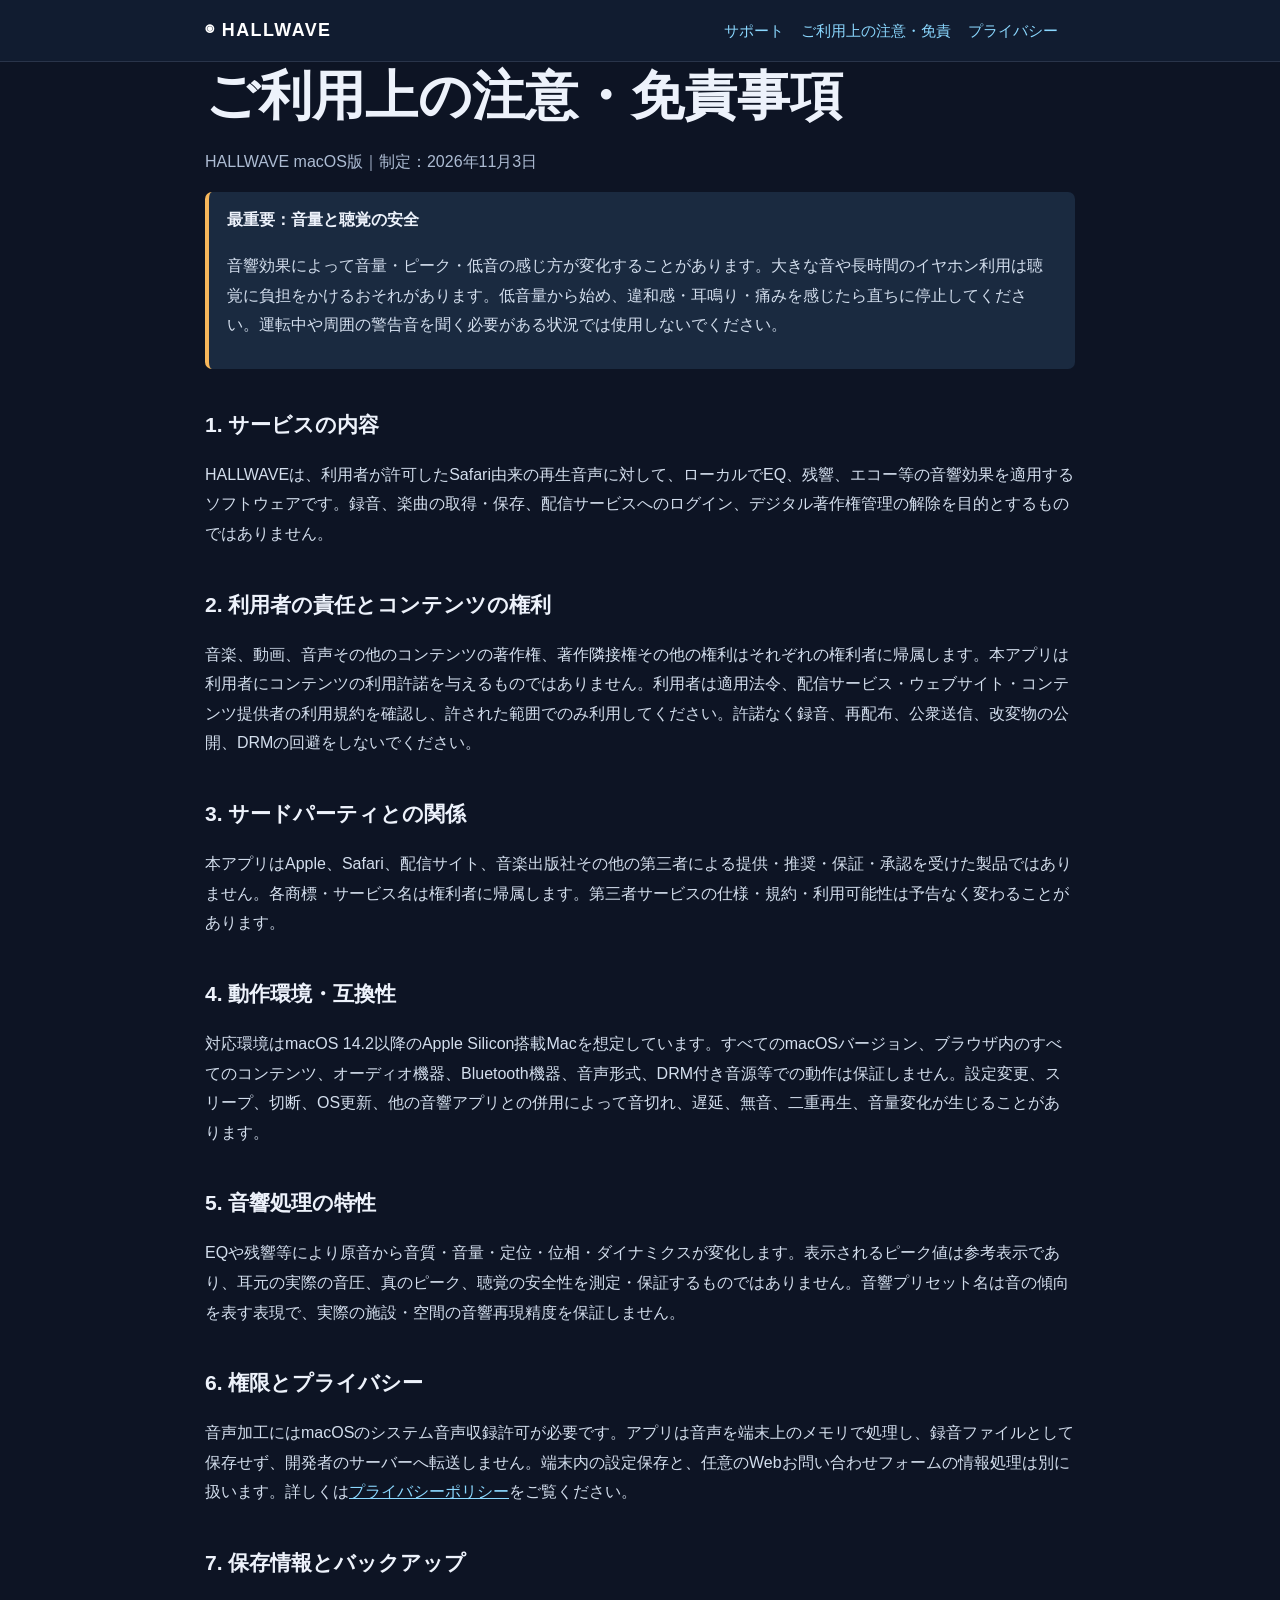
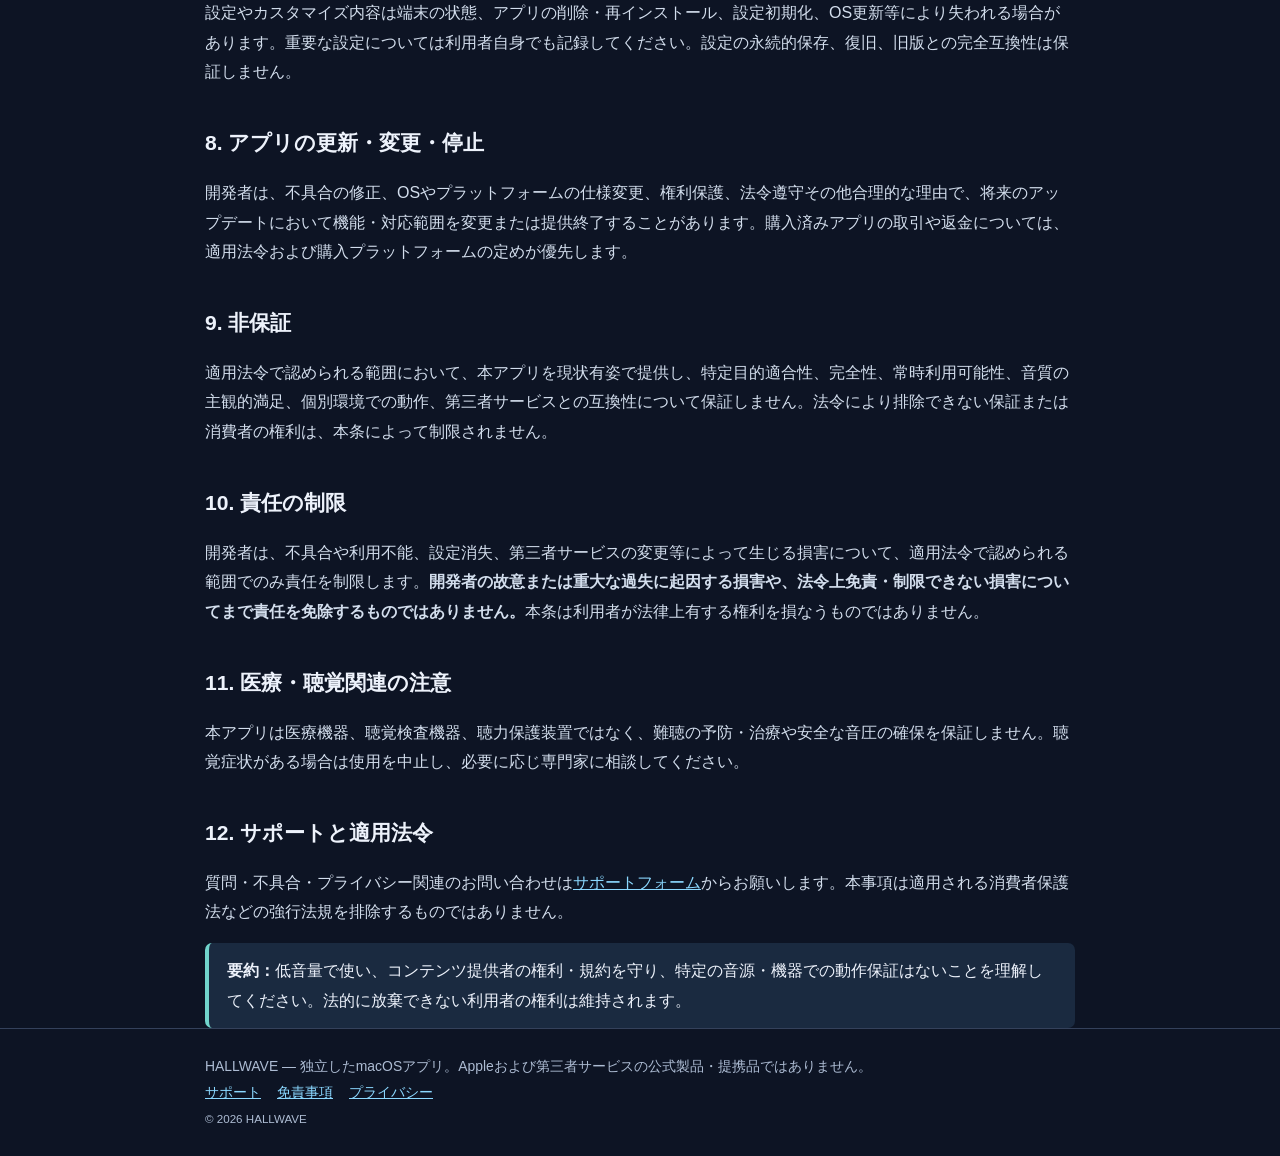
==== disclaimer.html @ 312ca4cb "Add files via upload" ====
<!doctype html><html lang="ja"><head><meta charset="utf-8"><meta name="viewport" content="width=device-width,initial-scale=1"><meta name="description" content="HALLWAVE macOS音響アプリのサポート、プライバシーと免責事項"><meta name="robots" content="index,follow"><title>ご利用上の注意・免責事項 | HALLWAVE</title><link rel="stylesheet" href="/style.css"></head><body><nav><div class="wrap"><a class="brand" href="/">◉ HALLWAVE</a><div><a href="/">サポート</a><a href="/disclaimer.html">ご利用上の注意・免責</a><a href="/privacy.html">プライバシー</a></div></div></nav><main class="wrap"><h1>ご利用上の注意・免責事項</h1><p class="muted">HALLWAVE macOS版｜制定：2026年11月3日</p><div class="notice warning"><strong>最重要：音量と聴覚の安全</strong><p>音響効果によって音量・ピーク・低音の感じ方が変化することがあります。大きな音や長時間のイヤホン利用は聴覚に負担をかけるおそれがあります。低音量から始め、違和感・耳鳴り・痛みを感じたら直ちに停止してください。運転中や周囲の警告音を聞く必要がある状況では使用しないでください。</p></div><h2>1. サービスの内容</h2><p>HALLWAVEは、利用者が許可したSafari由来の再生音声に対して、ローカルでEQ、残響、エコー等の音響効果を適用するソフトウェアです。録音、楽曲の取得・保存、配信サービスへのログイン、デジタル著作権管理の解除を目的とするものではありません。</p><h2>2. 利用者の責任とコンテンツの権利</h2><p>音楽、動画、音声その他のコンテンツの著作権、著作隣接権その他の権利はそれぞれの権利者に帰属します。本アプリは利用者にコンテンツの利用許諾を与えるものではありません。利用者は適用法令、配信サービス・ウェブサイト・コンテンツ提供者の利用規約を確認し、許された範囲でのみ利用してください。許諾なく録音、再配布、公衆送信、改変物の公開、DRMの回避をしないでください。</p><h2>3. サードパーティとの関係</h2><p>本アプリはApple、Safari、配信サイト、音楽出版社その他の第三者による提供・推奨・保証・承認を受けた製品ではありません。各商標・サービス名は権利者に帰属します。第三者サービスの仕様・規約・利用可能性は予告なく変わることがあります。</p><h2>4. 動作環境・互換性</h2><p>対応環境はmacOS 14.2以降のApple Silicon搭載Macを想定しています。すべてのmacOSバージョン、ブラウザ内のすべてのコンテンツ、オーディオ機器、Bluetooth機器、音声形式、DRM付き音源等での動作は保証しません。設定変更、スリープ、切断、OS更新、他の音響アプリとの併用によって音切れ、遅延、無音、二重再生、音量変化が生じることがあります。</p><h2>5. 音響処理の特性</h2><p>EQや残響等により原音から音質・音量・定位・位相・ダイナミクスが変化します。表示されるピーク値は参考表示であり、耳元の実際の音圧、真のピーク、聴覚の安全性を測定・保証するものではありません。音響プリセット名は音の傾向を表す表現で、実際の施設・空間の音響再現精度を保証しません。</p><h2>6. 権限とプライバシー</h2><p>音声加工にはmacOSのシステム音声収録許可が必要です。アプリは音声を端末上のメモリで処理し、録音ファイルとして保存せず、開発者のサーバーへ転送しません。端末内の設定保存と、任意のWebお問い合わせフォームの情報処理は別に扱います。詳しくは<a href="/privacy.html">プライバシーポリシー</a>をご覧ください。</p><h2>7. 保存情報とバックアップ</h2><p>設定やカスタマイズ内容は端末の状態、アプリの削除・再インストール、設定初期化、OS更新等により失われる場合があります。重要な設定については利用者自身でも記録してください。設定の永続的保存、復旧、旧版との完全互換性は保証しません。</p><h2>8. アプリの更新・変更・停止</h2><p>開発者は、不具合の修正、OSやプラットフォームの仕様変更、権利保護、法令遵守その他合理的な理由で、将来のアップデートにおいて機能・対応範囲を変更または提供終了することがあります。購入済みアプリの取引や返金については、適用法令および購入プラットフォームの定めが優先します。</p><h2>9. 非保証</h2><p>適用法令で認められる範囲において、本アプリを現状有姿で提供し、特定目的適合性、完全性、常時利用可能性、音質の主観的満足、個別環境での動作、第三者サービスとの互換性について保証しません。法令により排除できない保証または消費者の権利は、本条によって制限されません。</p><h2>10. 責任の制限</h2><p>開発者は、不具合や利用不能、設定消失、第三者サービスの変更等によって生じる損害について、適用法令で認められる範囲でのみ責任を制限します。<strong>開発者の故意または重大な過失に起因する損害や、法令上免責・制限できない損害についてまで責任を免除するものではありません。</strong>本条は利用者が法律上有する権利を損なうものではありません。</p><h2>11. 医療・聴覚関連の注意</h2><p>本アプリは医療機器、聴覚検査機器、聴力保護装置ではなく、難聴の予防・治療や安全な音圧の確保を保証しません。聴覚症状がある場合は使用を中止し、必要に応じ専門家に相談してください。</p><h2>12. サポートと適用法令</h2><p>質問・不具合・プライバシー関連のお問い合わせは<a href="/">サポートフォーム</a>からお願いします。本事項は適用される消費者保護法などの強行法規を排除するものではありません。</p><div class="notice"><strong>要約：</strong>低音量で使い、コンテンツ提供者の権利・規約を守り、特定の音源・機器での動作保証はないことを理解してください。法的に放棄できない利用者の権利は維持されます。</div></main><footer class="foot"><div class="wrap">HALLWAVE — 独立したmacOSアプリ。Appleおよび第三者サービスの公式製品・提携品ではありません。<div><a href="/">サポート</a><a href="/disclaimer.html">免責事項</a><a href="/privacy.html">プライバシー</a></div><small>© 2026 HALLWAVE</small></div></footer></body></html>
---- style.css ----
*{box-sizing:border-box}body{margin:0;background:#0d1424;color:#edf2fb;font-family:-apple-system,BlinkMacSystemFont,"Hiragino Kaku Gothic ProN","Noto Sans JP",sans-serif;line-height:1.85}a{color:#8bd8ff}a:focus,button:focus,input:focus,textarea:focus{outline:3px solid #7ce3d6;outline-offset:2px}.wrap{max-width:920px;margin:auto;padding:0 25px}nav{border-bottom:1px solid #29344a;background:#111c30}nav .wrap{display:flex;align-items:center;justify-content:space-between;gap:16px;flex-wrap:wrap;padding-top:14px;padding-bottom:14px}nav a{margin-right:17px;text-decoration:none;font-size:.91rem}nav .brand{color:white;font-weight:800;letter-spacing:.08em;font-size:1.12rem}main{padding:40px 0 70px}h1{font-size:clamp(2rem,5vw,3.3rem);line-height:1.3;margin:0 0 12px}h2{font-size:1.32rem;margin:36px 0 12px}h3{font-size:1rem;margin:22px 0 8px}p,li{color:#d3deed}small,.muted{color:#adbcd3}.lead{font-size:1.13rem;color:#deebf9}.panel{background:#17233a;border:1px solid #2b3b58;border-radius:16px;padding:22px 26px;margin:20px 0}.notice{border-left:4px solid #71d4cc;padding:13px 18px;background:#1a2a40;border-radius:7px}.warning{border-left:4px solid #f7b75b}ul,ol{padding-left:1.45em}li{margin:8px 0}label{display:block;font-weight:650;margin-top:15px}input,textarea{width:100%;margin-top:7px;padding:12px;border-radius:8px;border:1px solid #65728a;background:#0e1929;color:white;font:inherit}textarea{min-height:140px}button{padding:12px 22px;margin-top:20px;background:#79d7db;color:#061b2b;font:inherit;font-weight:750;border:0;border-radius:9px;cursor:pointer}.foot{padding:25px 0;border-top:1px solid #34415b;color:#adbcd3;font-size:.87rem}.foot a{margin-right:16px}details{background:#142038;border:1px solid #2e405c;border-radius:10px;padding:12px 18px;margin:11px 0}summary{cursor:pointer;font-weight:700}code{background:#26344c;border-radius:4px;padding:2px 5px}@media(max-width:640px){main{padding-top:28px}nav .wrap{align-items:flex-start}.panel{padding:17px}}
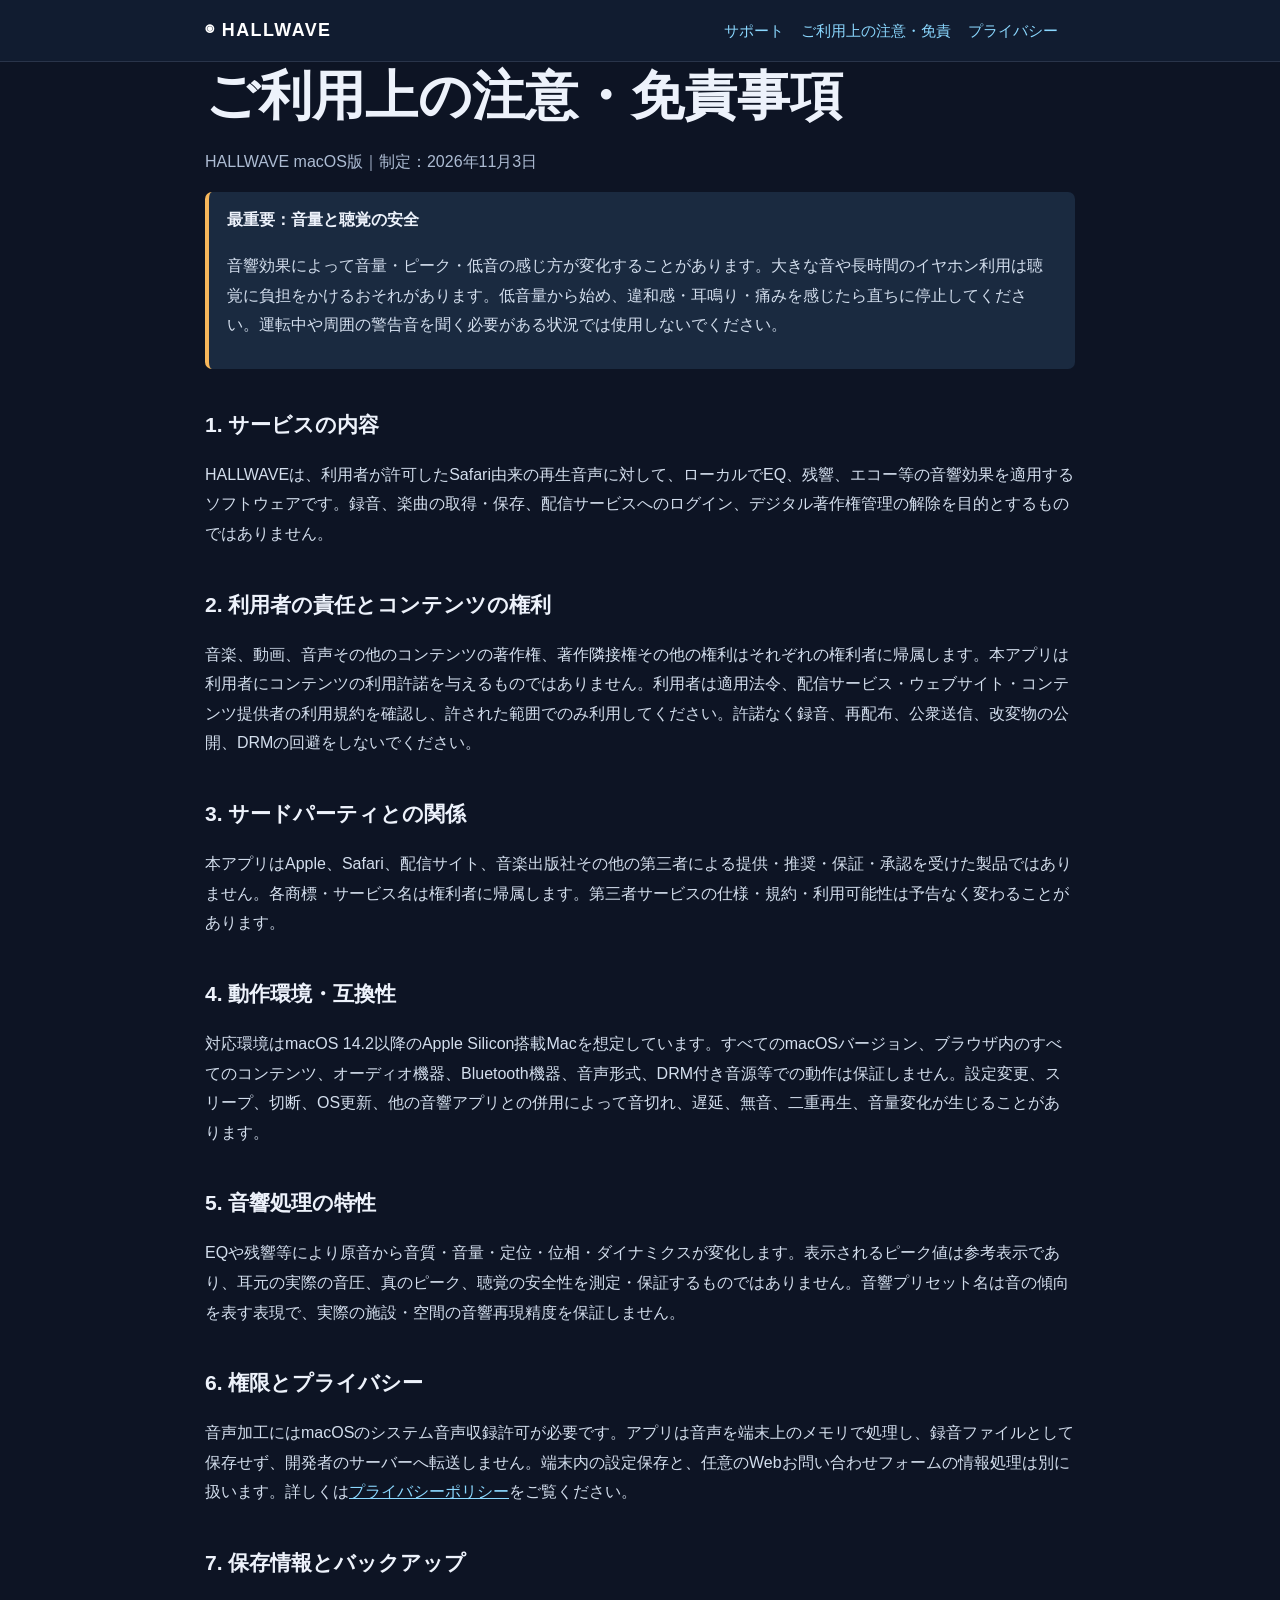
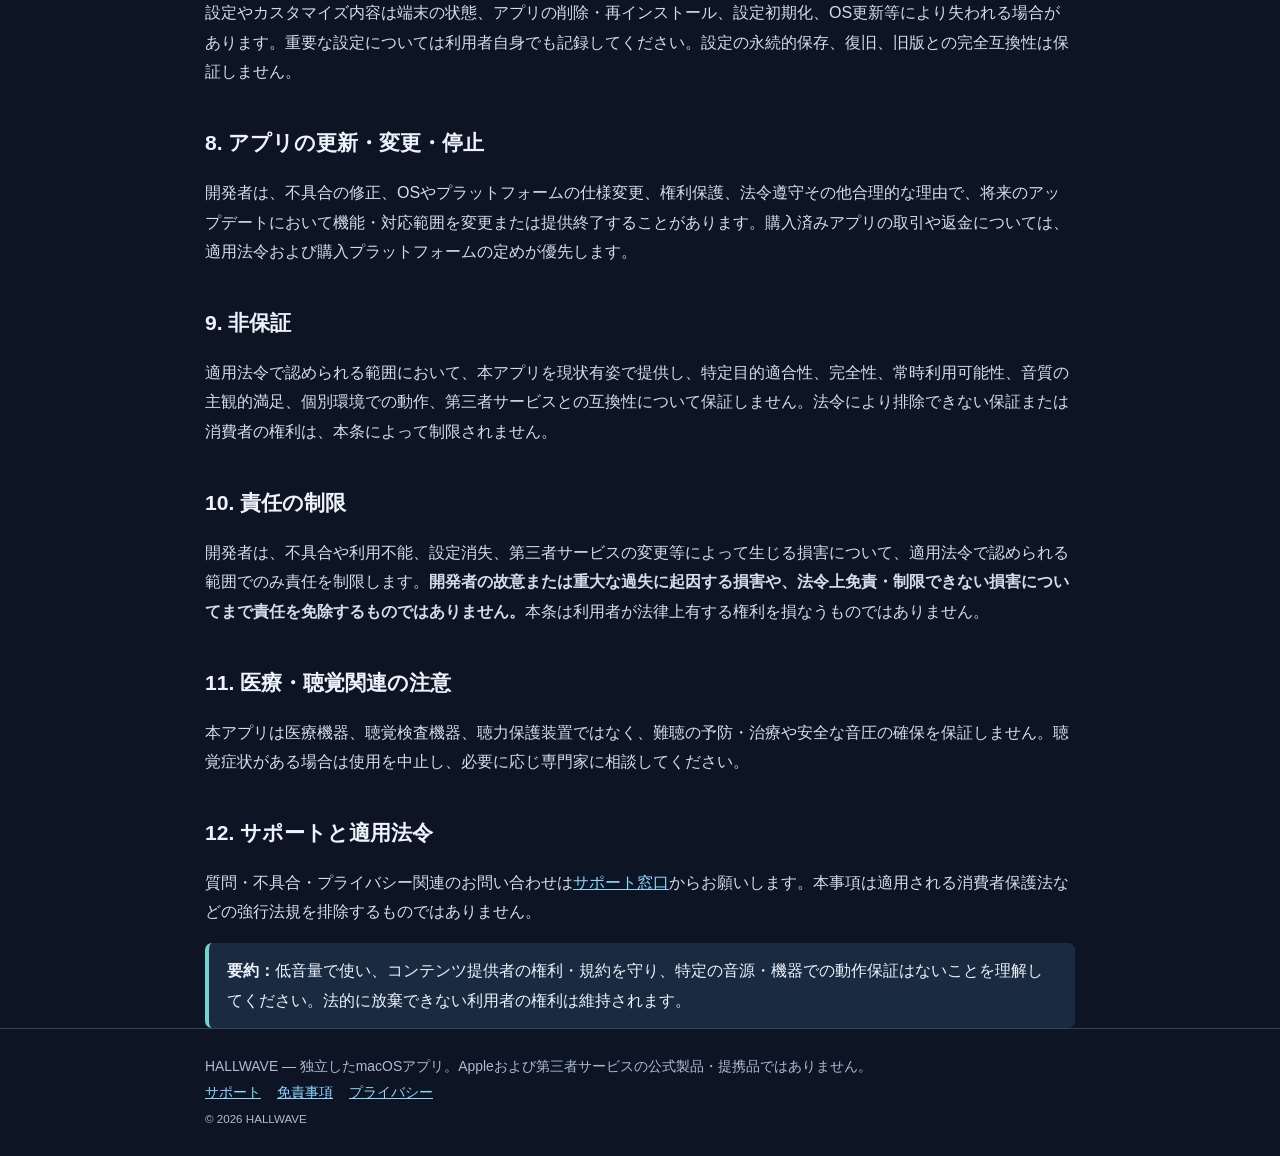
==== commit 28e5bada: "Add files via upload" ====
--- a/disclaimer.html
+++ b/disclaimer.html
@@ -1 +1,2 @@
-<!doctype html><html lang="ja"><head><meta charset="utf-8"><meta name="viewport" content="width=device-width,initial-scale=1"><meta name="description" content="HALLWAVE macOS音響アプリのサポート、プライバシーと免責事項"><meta name="robots" content="index,follow"><title>ご利用上の注意・免責事項 | HALLWAVE</title><link rel="stylesheet" href="/style.css"></head><body><nav><div class="wrap"><a class="brand" href="/">◉ HALLWAVE</a><div><a href="/">サポート</a><a href="/disclaimer.html">ご利用上の注意・免責</a><a href="/privacy.html">プライバシー</a></div></div></nav><main class="wrap"><h1>ご利用上の注意・免責事項</h1><p class="muted">HALLWAVE macOS版｜制定：2026年11月3日</p><div class="notice warning"><strong>最重要：音量と聴覚の安全</strong><p>音響効果によって音量・ピーク・低音の感じ方が変化することがあります。大きな音や長時間のイヤホン利用は聴覚に負担をかけるおそれがあります。低音量から始め、違和感・耳鳴り・痛みを感じたら直ちに停止してください。運転中や周囲の警告音を聞く必要がある状況では使用しないでください。</p></div><h2>1. サービスの内容</h2><p>HALLWAVEは、利用者が許可したSafari由来の再生音声に対して、ローカルでEQ、残響、エコー等の音響効果を適用するソフトウェアです。録音、楽曲の取得・保存、配信サービスへのログイン、デジタル著作権管理の解除を目的とするものではありません。</p><h2>2. 利用者の責任とコンテンツの権利</h2><p>音楽、動画、音声その他のコンテンツの著作権、著作隣接権その他の権利はそれぞれの権利者に帰属します。本アプリは利用者にコンテンツの利用許諾を与えるものではありません。利用者は適用法令、配信サービス・ウェブサイト・コンテンツ提供者の利用規約を確認し、許された範囲でのみ利用してください。許諾なく録音、再配布、公衆送信、改変物の公開、DRMの回避をしないでください。</p><h2>3. サードパーティとの関係</h2><p>本アプリはApple、Safari、配信サイト、音楽出版社その他の第三者による提供・推奨・保証・承認を受けた製品ではありません。各商標・サービス名は権利者に帰属します。第三者サービスの仕様・規約・利用可能性は予告なく変わることがあります。</p><h2>4. 動作環境・互換性</h2><p>対応環境はmacOS 14.2以降のApple Silicon搭載Macを想定しています。すべてのmacOSバージョン、ブラウザ内のすべてのコンテンツ、オーディオ機器、Bluetooth機器、音声形式、DRM付き音源等での動作は保証しません。設定変更、スリープ、切断、OS更新、他の音響アプリとの併用によって音切れ、遅延、無音、二重再生、音量変化が生じることがあります。</p><h2>5. 音響処理の特性</h2><p>EQや残響等により原音から音質・音量・定位・位相・ダイナミクスが変化します。表示されるピーク値は参考表示であり、耳元の実際の音圧、真のピーク、聴覚の安全性を測定・保証するものではありません。音響プリセット名は音の傾向を表す表現で、実際の施設・空間の音響再現精度を保証しません。</p><h2>6. 権限とプライバシー</h2><p>音声加工にはmacOSのシステム音声収録許可が必要です。アプリは音声を端末上のメモリで処理し、録音ファイルとして保存せず、開発者のサーバーへ転送しません。端末内の設定保存と、任意のWebお問い合わせフォームの情報処理は別に扱います。詳しくは<a href="/privacy.html">プライバシーポリシー</a>をご覧ください。</p><h2>7. 保存情報とバックアップ</h2><p>設定やカスタマイズ内容は端末の状態、アプリの削除・再インストール、設定初期化、OS更新等により失われる場合があります。重要な設定については利用者自身でも記録してください。設定の永続的保存、復旧、旧版との完全互換性は保証しません。</p><h2>8. アプリの更新・変更・停止</h2><p>開発者は、不具合の修正、OSやプラットフォームの仕様変更、権利保護、法令遵守その他合理的な理由で、将来のアップデートにおいて機能・対応範囲を変更または提供終了することがあります。購入済みアプリの取引や返金については、適用法令および購入プラットフォームの定めが優先します。</p><h2>9. 非保証</h2><p>適用法令で認められる範囲において、本アプリを現状有姿で提供し、特定目的適合性、完全性、常時利用可能性、音質の主観的満足、個別環境での動作、第三者サービスとの互換性について保証しません。法令により排除できない保証または消費者の権利は、本条によって制限されません。</p><h2>10. 責任の制限</h2><p>開発者は、不具合や利用不能、設定消失、第三者サービスの変更等によって生じる損害について、適用法令で認められる範囲でのみ責任を制限します。<strong>開発者の故意または重大な過失に起因する損害や、法令上免責・制限できない損害についてまで責任を免除するものではありません。</strong>本条は利用者が法律上有する権利を損なうものではありません。</p><h2>11. 医療・聴覚関連の注意</h2><p>本アプリは医療機器、聴覚検査機器、聴力保護装置ではなく、難聴の予防・治療や安全な音圧の確保を保証しません。聴覚症状がある場合は使用を中止し、必要に応じ専門家に相談してください。</p><h2>12. サポートと適用法令</h2><p>質問・不具合・プライバシー関連のお問い合わせは<a href="/">サポートフォーム</a>からお願いします。本事項は適用される消費者保護法などの強行法規を排除するものではありません。</p><div class="notice"><strong>要約：</strong>低音量で使い、コンテンツ提供者の権利・規約を守り、特定の音源・機器での動作保証はないことを理解してください。法的に放棄できない利用者の権利は維持されます。</div></main><footer class="foot"><div class="wrap">HALLWAVE — 独立したmacOSアプリ。Appleおよび第三者サービスの公式製品・提携品ではありません。<div><a href="/">サポート</a><a href="/disclaimer.html">免責事項</a><a href="/privacy.html">プライバシー</a></div><small>© 2026 HALLWAVE</small></div></footer></body></html>+<!DOCTYPE html>
+<html lang="ja"><head><meta charset="utf-8"/><meta content="width=device-width,initial-scale=1" name="viewport"/><meta content="HALLWAVE macOS音響アプリのサポート、プライバシーと免責事項" name="description"/><meta content="index,follow" name="robots"/><title>ご利用上の注意・免責事項 | HALLWAVE</title><link href="./style.css" rel="stylesheet"/></head><body><nav><div class="wrap"><a class="brand" href="./">◉ HALLWAVE</a><div><a href="./">サポート</a><a href="./disclaimer.html">ご利用上の注意・免責</a><a href="./privacy.html">プライバシー</a></div></div></nav><main class="wrap"><h1>ご利用上の注意・免責事項</h1><p class="muted">HALLWAVE macOS版｜制定：2026年11月3日</p><div class="notice warning"><strong>最重要：音量と聴覚の安全</strong><p>音響効果によって音量・ピーク・低音の感じ方が変化することがあります。大きな音や長時間のイヤホン利用は聴覚に負担をかけるおそれがあります。低音量から始め、違和感・耳鳴り・痛みを感じたら直ちに停止してください。運転中や周囲の警告音を聞く必要がある状況では使用しないでください。</p></div><h2>1. サービスの内容</h2><p>HALLWAVEは、利用者が許可したSafari由来の再生音声に対して、ローカルでEQ、残響、エコー等の音響効果を適用するソフトウェアです。録音、楽曲の取得・保存、配信サービスへのログイン、デジタル著作権管理の解除を目的とするものではありません。</p><h2>2. 利用者の責任とコンテンツの権利</h2><p>音楽、動画、音声その他のコンテンツの著作権、著作隣接権その他の権利はそれぞれの権利者に帰属します。本アプリは利用者にコンテンツの利用許諾を与えるものではありません。利用者は適用法令、配信サービス・ウェブサイト・コンテンツ提供者の利用規約を確認し、許された範囲でのみ利用してください。許諾なく録音、再配布、公衆送信、改変物の公開、DRMの回避をしないでください。</p><h2>3. サードパーティとの関係</h2><p>本アプリはApple、Safari、配信サイト、音楽出版社その他の第三者による提供・推奨・保証・承認を受けた製品ではありません。各商標・サービス名は権利者に帰属します。第三者サービスの仕様・規約・利用可能性は予告なく変わることがあります。</p><h2>4. 動作環境・互換性</h2><p>対応環境はmacOS 14.2以降のApple Silicon搭載Macを想定しています。すべてのmacOSバージョン、ブラウザ内のすべてのコンテンツ、オーディオ機器、Bluetooth機器、音声形式、DRM付き音源等での動作は保証しません。設定変更、スリープ、切断、OS更新、他の音響アプリとの併用によって音切れ、遅延、無音、二重再生、音量変化が生じることがあります。</p><h2>5. 音響処理の特性</h2><p>EQや残響等により原音から音質・音量・定位・位相・ダイナミクスが変化します。表示されるピーク値は参考表示であり、耳元の実際の音圧、真のピーク、聴覚の安全性を測定・保証するものではありません。音響プリセット名は音の傾向を表す表現で、実際の施設・空間の音響再現精度を保証しません。</p><h2>6. 権限とプライバシー</h2><p>音声加工にはmacOSのシステム音声収録許可が必要です。アプリは音声を端末上のメモリで処理し、録音ファイルとして保存せず、開発者のサーバーへ転送しません。端末内の設定保存と、任意のWebお問い合わせフォームの情報処理は別に扱います。詳しくは<a href="./privacy.html">プライバシーポリシー</a>をご覧ください。</p><h2>7. 保存情報とバックアップ</h2><p>設定やカスタマイズ内容は端末の状態、アプリの削除・再インストール、設定初期化、OS更新等により失われる場合があります。重要な設定については利用者自身でも記録してください。設定の永続的保存、復旧、旧版との完全互換性は保証しません。</p><h2>8. アプリの更新・変更・停止</h2><p>開発者は、不具合の修正、OSやプラットフォームの仕様変更、権利保護、法令遵守その他合理的な理由で、将来のアップデートにおいて機能・対応範囲を変更または提供終了することがあります。購入済みアプリの取引や返金については、適用法令および購入プラットフォームの定めが優先します。</p><h2>9. 非保証</h2><p>適用法令で認められる範囲において、本アプリを現状有姿で提供し、特定目的適合性、完全性、常時利用可能性、音質の主観的満足、個別環境での動作、第三者サービスとの互換性について保証しません。法令により排除できない保証または消費者の権利は、本条によって制限されません。</p><h2>10. 責任の制限</h2><p>開発者は、不具合や利用不能、設定消失、第三者サービスの変更等によって生じる損害について、適用法令で認められる範囲でのみ責任を制限します。<strong>開発者の故意または重大な過失に起因する損害や、法令上免責・制限できない損害についてまで責任を免除するものではありません。</strong>本条は利用者が法律上有する権利を損なうものではありません。</p><h2>11. 医療・聴覚関連の注意</h2><p>本アプリは医療機器、聴覚検査機器、聴力保護装置ではなく、難聴の予防・治療や安全な音圧の確保を保証しません。聴覚症状がある場合は使用を中止し、必要に応じ専門家に相談してください。</p><h2>12. サポートと適用法令</h2><p>質問・不具合・プライバシー関連のお問い合わせは<a href="mailto:appsupport4@gmail.com">サポート窓口</a>からお願いします。本事項は適用される消費者保護法などの強行法規を排除するものではありません。</p><div class="notice"><strong>要約：</strong>低音量で使い、コンテンツ提供者の権利・規約を守り、特定の音源・機器での動作保証はないことを理解してください。法的に放棄できない利用者の権利は維持されます。</div></main><footer class="foot"><div class="wrap">HALLWAVE — 独立したmacOSアプリ。Appleおよび第三者サービスの公式製品・提携品ではありません。<div><a href="./">サポート</a><a href="./disclaimer.html">免責事項</a><a href="./privacy.html">プライバシー</a></div><small>© 2026 HALLWAVE</small></div></footer></body></html>
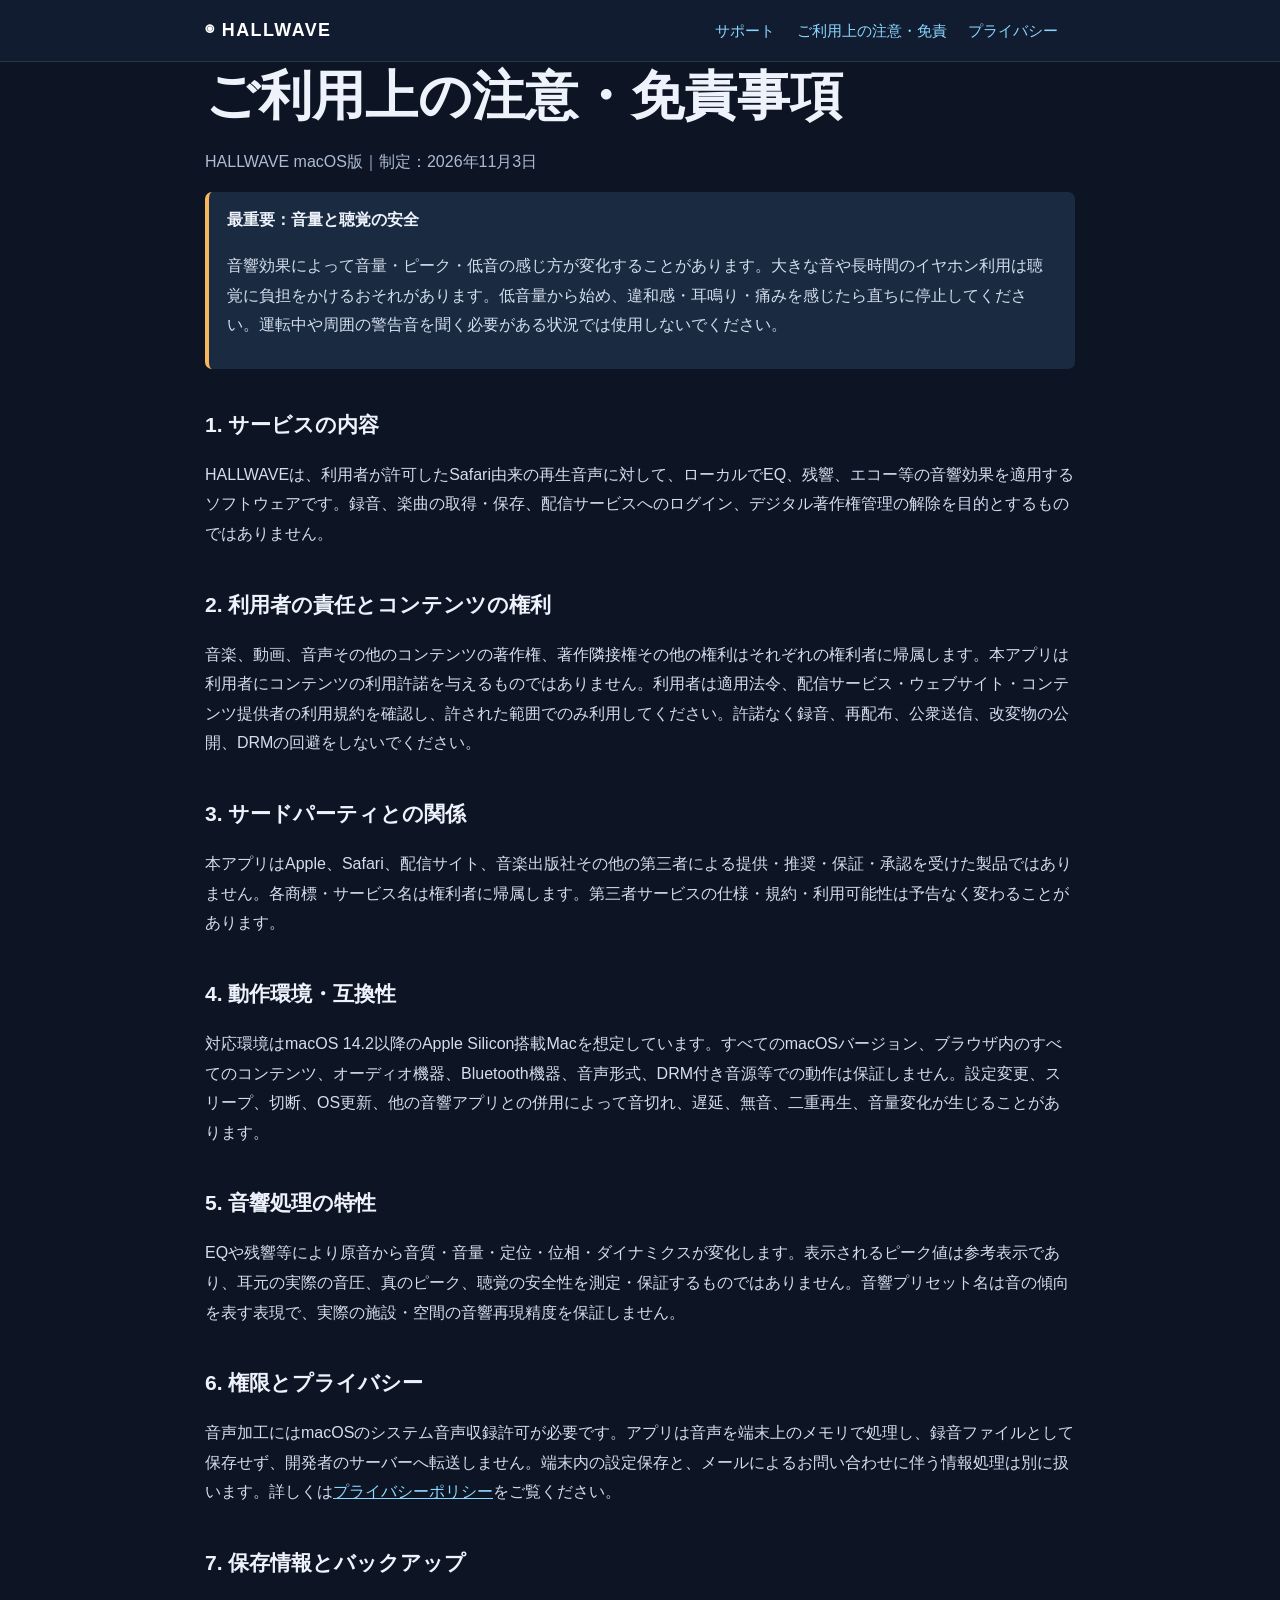
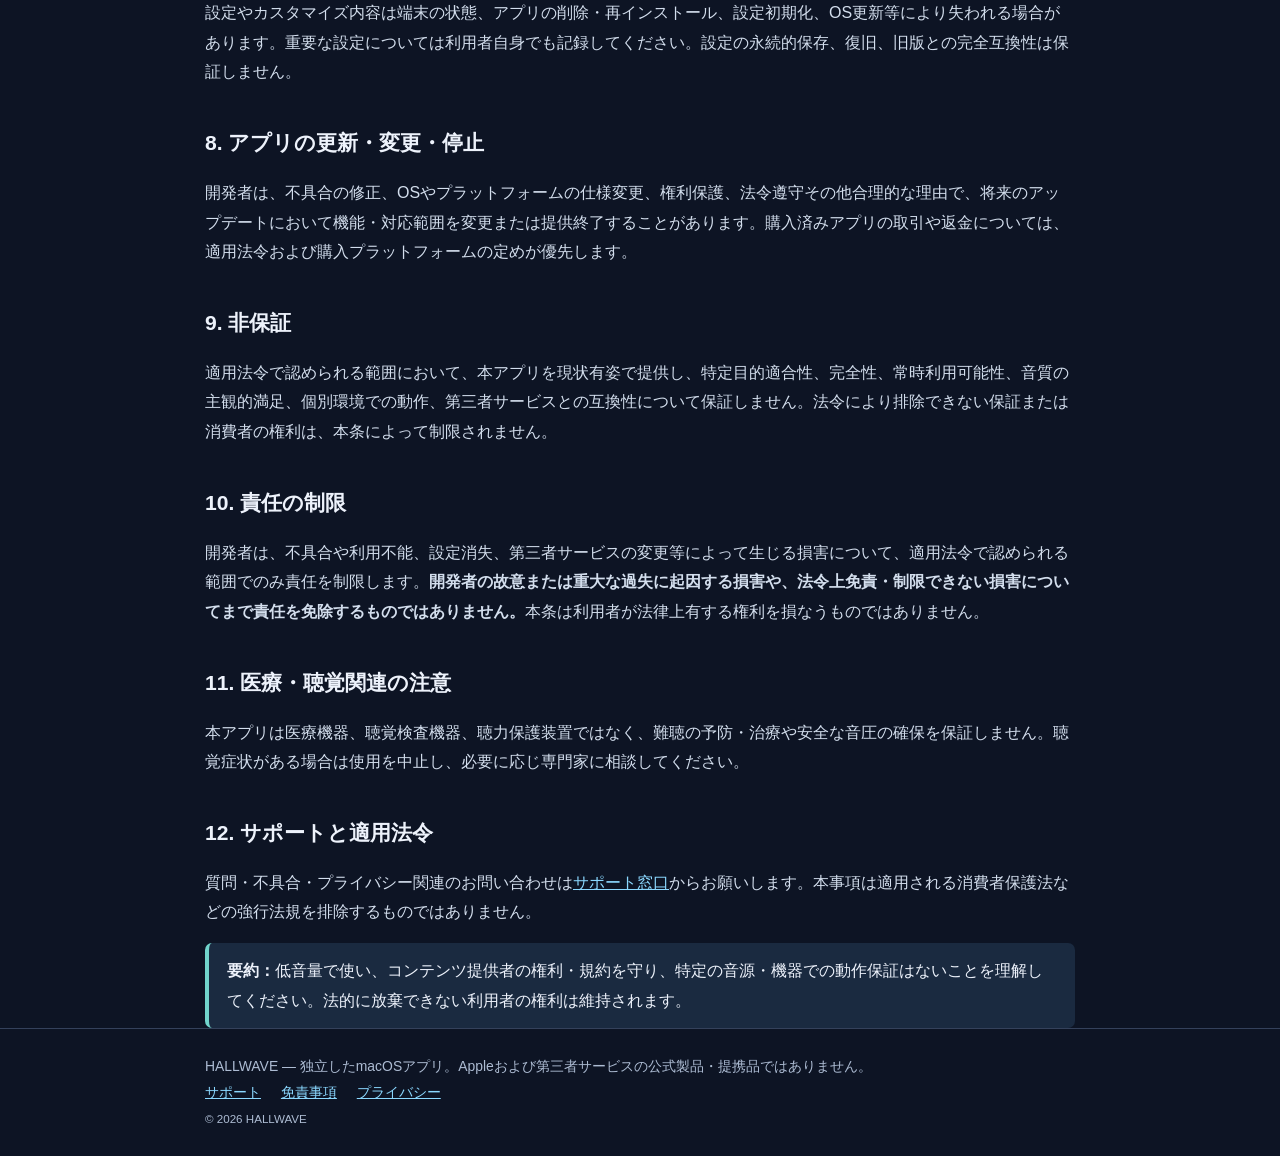
==== commit 241e20eb: "Update disclaimer.html" ====
--- a/disclaimer.html
+++ b/disclaimer.html
@@ -1,2 +1,86 @@
+
 <!DOCTYPE html>
-<html lang="ja"><head><meta charset="utf-8"/><meta content="width=device-width,initial-scale=1" name="viewport"/><meta content="HALLWAVE macOS音響アプリのサポート、プライバシーと免責事項" name="description"/><meta content="index,follow" name="robots"/><title>ご利用上の注意・免責事項 | HALLWAVE</title><link href="./style.css" rel="stylesheet"/></head><body><nav><div class="wrap"><a class="brand" href="./">◉ HALLWAVE</a><div><a href="./">サポート</a><a href="./disclaimer.html">ご利用上の注意・免責</a><a href="./privacy.html">プライバシー</a></div></div></nav><main class="wrap"><h1>ご利用上の注意・免責事項</h1><p class="muted">HALLWAVE macOS版｜制定：2026年11月3日</p><div class="notice warning"><strong>最重要：音量と聴覚の安全</strong><p>音響効果によって音量・ピーク・低音の感じ方が変化することがあります。大きな音や長時間のイヤホン利用は聴覚に負担をかけるおそれがあります。低音量から始め、違和感・耳鳴り・痛みを感じたら直ちに停止してください。運転中や周囲の警告音を聞く必要がある状況では使用しないでください。</p></div><h2>1. サービスの内容</h2><p>HALLWAVEは、利用者が許可したSafari由来の再生音声に対して、ローカルでEQ、残響、エコー等の音響効果を適用するソフトウェアです。録音、楽曲の取得・保存、配信サービスへのログイン、デジタル著作権管理の解除を目的とするものではありません。</p><h2>2. 利用者の責任とコンテンツの権利</h2><p>音楽、動画、音声その他のコンテンツの著作権、著作隣接権その他の権利はそれぞれの権利者に帰属します。本アプリは利用者にコンテンツの利用許諾を与えるものではありません。利用者は適用法令、配信サービス・ウェブサイト・コンテンツ提供者の利用規約を確認し、許された範囲でのみ利用してください。許諾なく録音、再配布、公衆送信、改変物の公開、DRMの回避をしないでください。</p><h2>3. サードパーティとの関係</h2><p>本アプリはApple、Safari、配信サイト、音楽出版社その他の第三者による提供・推奨・保証・承認を受けた製品ではありません。各商標・サービス名は権利者に帰属します。第三者サービスの仕様・規約・利用可能性は予告なく変わることがあります。</p><h2>4. 動作環境・互換性</h2><p>対応環境はmacOS 14.2以降のApple Silicon搭載Macを想定しています。すべてのmacOSバージョン、ブラウザ内のすべてのコンテンツ、オーディオ機器、Bluetooth機器、音声形式、DRM付き音源等での動作は保証しません。設定変更、スリープ、切断、OS更新、他の音響アプリとの併用によって音切れ、遅延、無音、二重再生、音量変化が生じることがあります。</p><h2>5. 音響処理の特性</h2><p>EQや残響等により原音から音質・音量・定位・位相・ダイナミクスが変化します。表示されるピーク値は参考表示であり、耳元の実際の音圧、真のピーク、聴覚の安全性を測定・保証するものではありません。音響プリセット名は音の傾向を表す表現で、実際の施設・空間の音響再現精度を保証しません。</p><h2>6. 権限とプライバシー</h2><p>音声加工にはmacOSのシステム音声収録許可が必要です。アプリは音声を端末上のメモリで処理し、録音ファイルとして保存せず、開発者のサーバーへ転送しません。端末内の設定保存と、任意のWebお問い合わせフォームの情報処理は別に扱います。詳しくは<a href="./privacy.html">プライバシーポリシー</a>をご覧ください。</p><h2>7. 保存情報とバックアップ</h2><p>設定やカスタマイズ内容は端末の状態、アプリの削除・再インストール、設定初期化、OS更新等により失われる場合があります。重要な設定については利用者自身でも記録してください。設定の永続的保存、復旧、旧版との完全互換性は保証しません。</p><h2>8. アプリの更新・変更・停止</h2><p>開発者は、不具合の修正、OSやプラットフォームの仕様変更、権利保護、法令遵守その他合理的な理由で、将来のアップデートにおいて機能・対応範囲を変更または提供終了することがあります。購入済みアプリの取引や返金については、適用法令および購入プラットフォームの定めが優先します。</p><h2>9. 非保証</h2><p>適用法令で認められる範囲において、本アプリを現状有姿で提供し、特定目的適合性、完全性、常時利用可能性、音質の主観的満足、個別環境での動作、第三者サービスとの互換性について保証しません。法令により排除できない保証または消費者の権利は、本条によって制限されません。</p><h2>10. 責任の制限</h2><p>開発者は、不具合や利用不能、設定消失、第三者サービスの変更等によって生じる損害について、適用法令で認められる範囲でのみ責任を制限します。<strong>開発者の故意または重大な過失に起因する損害や、法令上免責・制限できない損害についてまで責任を免除するものではありません。</strong>本条は利用者が法律上有する権利を損なうものではありません。</p><h2>11. 医療・聴覚関連の注意</h2><p>本アプリは医療機器、聴覚検査機器、聴力保護装置ではなく、難聴の予防・治療や安全な音圧の確保を保証しません。聴覚症状がある場合は使用を中止し、必要に応じ専門家に相談してください。</p><h2>12. サポートと適用法令</h2><p>質問・不具合・プライバシー関連のお問い合わせは<a href="mailto:appsupport4@gmail.com">サポート窓口</a>からお願いします。本事項は適用される消費者保護法などの強行法規を排除するものではありません。</p><div class="notice"><strong>要約：</strong>低音量で使い、コンテンツ提供者の権利・規約を守り、特定の音源・機器での動作保証はないことを理解してください。法的に放棄できない利用者の権利は維持されます。</div></main><footer class="foot"><div class="wrap">HALLWAVE — 独立したmacOSアプリ。Appleおよび第三者サービスの公式製品・提携品ではありません。<div><a href="./">サポート</a><a href="./disclaimer.html">免責事項</a><a href="./privacy.html">プライバシー</a></div><small>© 2026 HALLWAVE</small></div></footer></body></html>+<html lang="ja">
+<head>
+  <meta charset="utf-8">
+  <meta name="viewport" content="width=device-width,initial-scale=1">
+  <meta name="description" content="HALLWAVE macOS音響アプリのご利用上の注意・免責事項">
+  <meta name="robots" content="index,follow">
+  <title>ご利用上の注意・免責事項 | HALLWAVE</title>
+  <link href="./style.css" rel="stylesheet">
+</head>
+<body>
+<nav>
+  <div class="wrap">
+    <a class="brand" href="./">◉ HALLWAVE</a>
+    <div>
+      <a href="./">サポート</a>
+      <a href="./disclaimer.html">ご利用上の注意・免責</a>
+      <a href="./privacy.html">プライバシー</a>
+    </div>
+  </div>
+</nav>
+
+<main class="wrap">
+  <h1>ご利用上の注意・免責事項</h1>
+  <p class="muted">HALLWAVE macOS版｜制定：2026年11月3日</p>
+
+  <div class="notice warning">
+    <strong>最重要：音量と聴覚の安全</strong>
+    <p>音響効果によって音量・ピーク・低音の感じ方が変化することがあります。大きな音や長時間のイヤホン利用は聴覚に負担をかけるおそれがあります。低音量から始め、違和感・耳鳴り・痛みを感じたら直ちに停止してください。運転中や周囲の警告音を聞く必要がある状況では使用しないでください。</p>
+  </div>
+
+  <h2>1. サービスの内容</h2>
+  <p>HALLWAVEは、利用者が許可したSafari由来の再生音声に対して、ローカルでEQ、残響、エコー等の音響効果を適用するソフトウェアです。録音、楽曲の取得・保存、配信サービスへのログイン、デジタル著作権管理の解除を目的とするものではありません。</p>
+
+  <h2>2. 利用者の責任とコンテンツの権利</h2>
+  <p>音楽、動画、音声その他のコンテンツの著作権、著作隣接権その他の権利はそれぞれの権利者に帰属します。本アプリは利用者にコンテンツの利用許諾を与えるものではありません。利用者は適用法令、配信サービス・ウェブサイト・コンテンツ提供者の利用規約を確認し、許された範囲でのみ利用してください。許諾なく録音、再配布、公衆送信、改変物の公開、DRMの回避をしないでください。</p>
+
+  <h2>3. サードパーティとの関係</h2>
+  <p>本アプリはApple、Safari、配信サイト、音楽出版社その他の第三者による提供・推奨・保証・承認を受けた製品ではありません。各商標・サービス名は権利者に帰属します。第三者サービスの仕様・規約・利用可能性は予告なく変わることがあります。</p>
+
+  <h2>4. 動作環境・互換性</h2>
+  <p>対応環境はmacOS 14.2以降のApple Silicon搭載Macを想定しています。すべてのmacOSバージョン、ブラウザ内のすべてのコンテンツ、オーディオ機器、Bluetooth機器、音声形式、DRM付き音源等での動作は保証しません。設定変更、スリープ、切断、OS更新、他の音響アプリとの併用によって音切れ、遅延、無音、二重再生、音量変化が生じることがあります。</p>
+
+  <h2>5. 音響処理の特性</h2>
+  <p>EQや残響等により原音から音質・音量・定位・位相・ダイナミクスが変化します。表示されるピーク値は参考表示であり、耳元の実際の音圧、真のピーク、聴覚の安全性を測定・保証するものではありません。音響プリセット名は音の傾向を表す表現で、実際の施設・空間の音響再現精度を保証しません。</p>
+
+  <h2>6. 権限とプライバシー</h2>
+  <p>音声加工にはmacOSのシステム音声収録許可が必要です。アプリは音声を端末上のメモリで処理し、録音ファイルとして保存せず、開発者のサーバーへ転送しません。端末内の設定保存と、メールによるお問い合わせに伴う情報処理は別に扱います。詳しくは<a href="./privacy.html">プライバシーポリシー</a>をご覧ください。</p>
+
+  <h2>7. 保存情報とバックアップ</h2>
+  <p>設定やカスタマイズ内容は端末の状態、アプリの削除・再インストール、設定初期化、OS更新等により失われる場合があります。重要な設定については利用者自身でも記録してください。設定の永続的保存、復旧、旧版との完全互換性は保証しません。</p>
+
+  <h2>8. アプリの更新・変更・停止</h2>
+  <p>開発者は、不具合の修正、OSやプラットフォームの仕様変更、権利保護、法令遵守その他合理的な理由で、将来のアップデートにおいて機能・対応範囲を変更または提供終了することがあります。購入済みアプリの取引や返金については、適用法令および購入プラットフォームの定めが優先します。</p>
+
+  <h2>9. 非保証</h2>
+  <p>適用法令で認められる範囲において、本アプリを現状有姿で提供し、特定目的適合性、完全性、常時利用可能性、音質の主観的満足、個別環境での動作、第三者サービスとの互換性について保証しません。法令により排除できない保証または消費者の権利は、本条によって制限されません。</p>
+
+  <h2>10. 責任の制限</h2>
+  <p>開発者は、不具合や利用不能、設定消失、第三者サービスの変更等によって生じる損害について、適用法令で認められる範囲でのみ責任を制限します。<strong>開発者の故意または重大な過失に起因する損害や、法令上免責・制限できない損害についてまで責任を免除するものではありません。</strong>本条は利用者が法律上有する権利を損なうものではありません。</p>
+
+  <h2>11. 医療・聴覚関連の注意</h2>
+  <p>本アプリは医療機器、聴覚検査機器、聴力保護装置ではなく、難聴の予防・治療や安全な音圧の確保を保証しません。聴覚症状がある場合は使用を中止し、必要に応じ専門家に相談してください。</p>
+
+  <h2>12. サポートと適用法令</h2>
+  <p>質問・不具合・プライバシー関連のお問い合わせは<a href="mailto:appsupport4@gmail.com">サポート窓口</a>からお願いします。本事項は適用される消費者保護法などの強行法規を排除するものではありません。</p>
+
+  <div class="notice">
+    <strong>要約：</strong>低音量で使い、コンテンツ提供者の権利・規約を守り、特定の音源・機器での動作保証はないことを理解してください。法的に放棄できない利用者の権利は維持されます。
+  </div>
+</main>
+
+<footer class="foot">
+  <div class="wrap">
+    HALLWAVE — 独立したmacOSアプリ。Appleおよび第三者サービスの公式製品・提携品ではありません。
+    <div>
+      <a href="./">サポート</a>
+      <a href="./disclaimer.html">免責事項</a>
+      <a href="./privacy.html">プライバシー</a>
+    </div>
+    <small>© 2026 HALLWAVE</small>
+  </div>
+</footer>
+</body>
+</html>
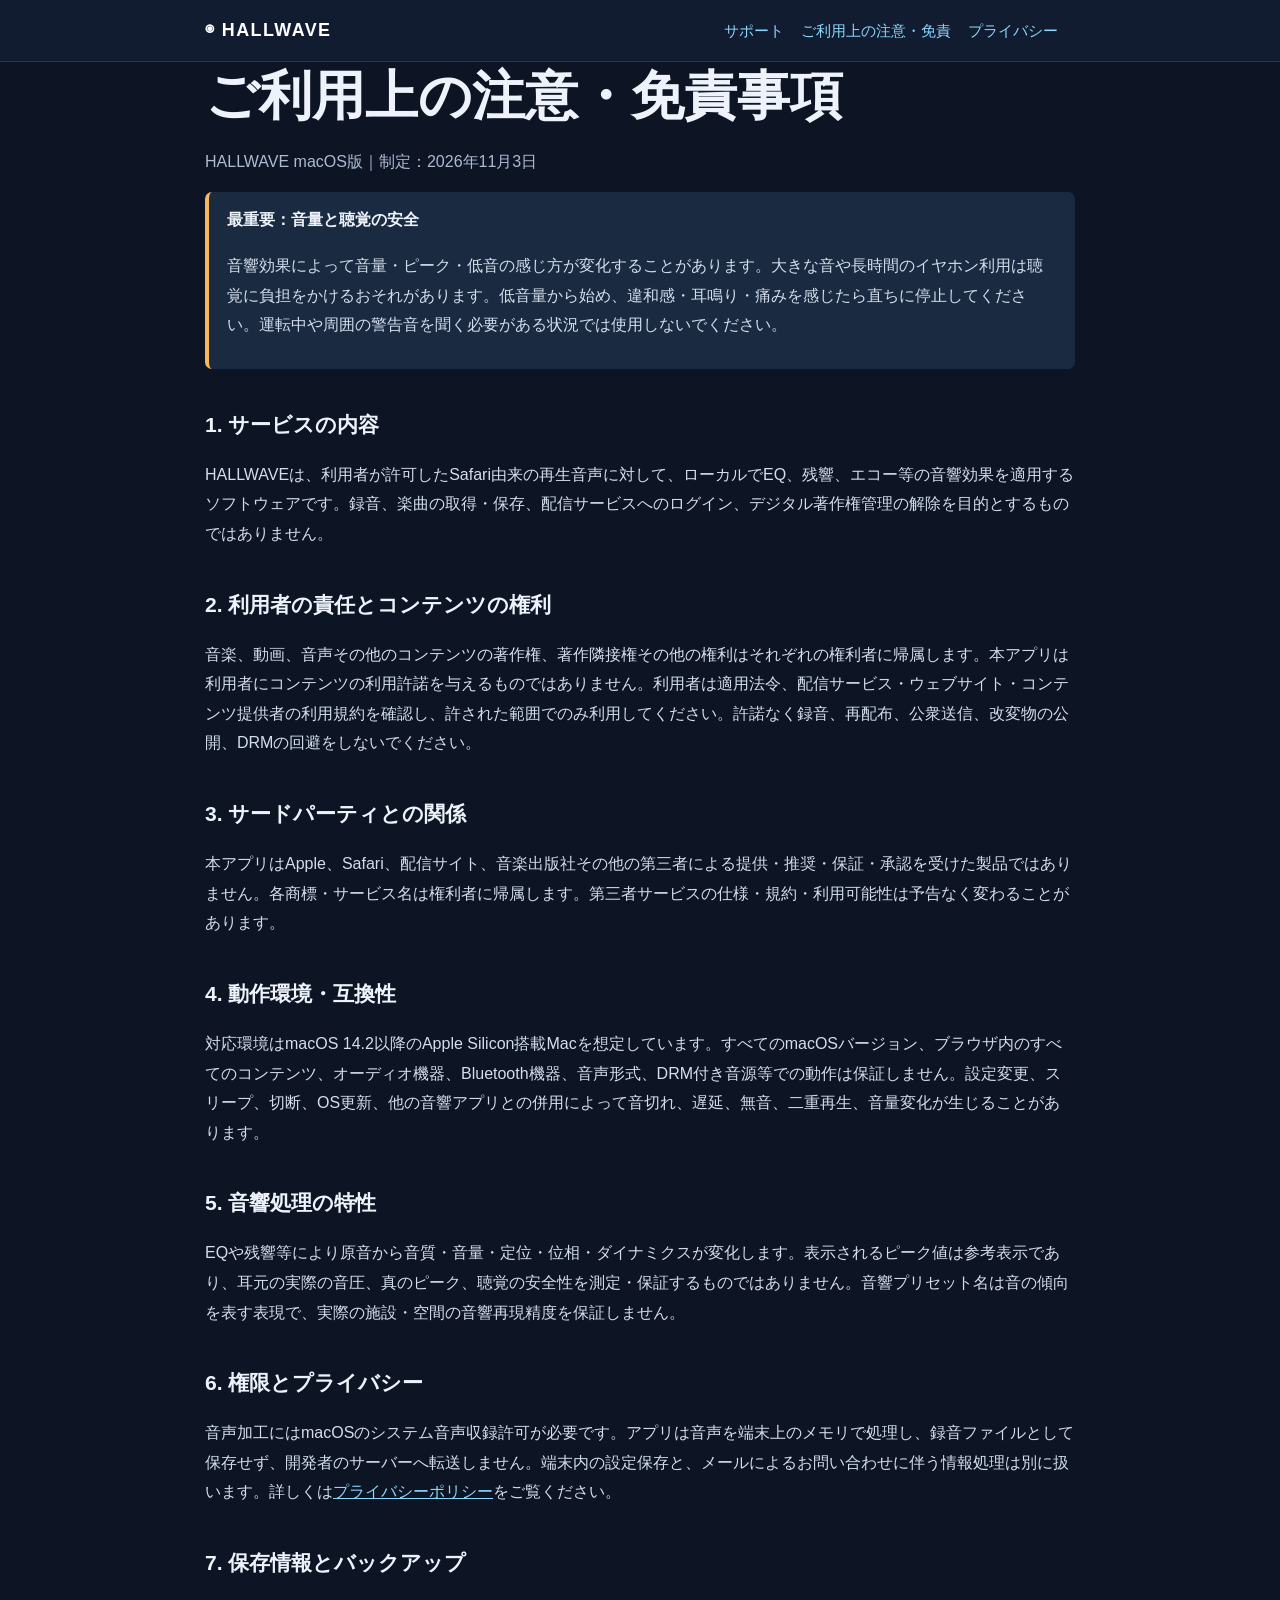
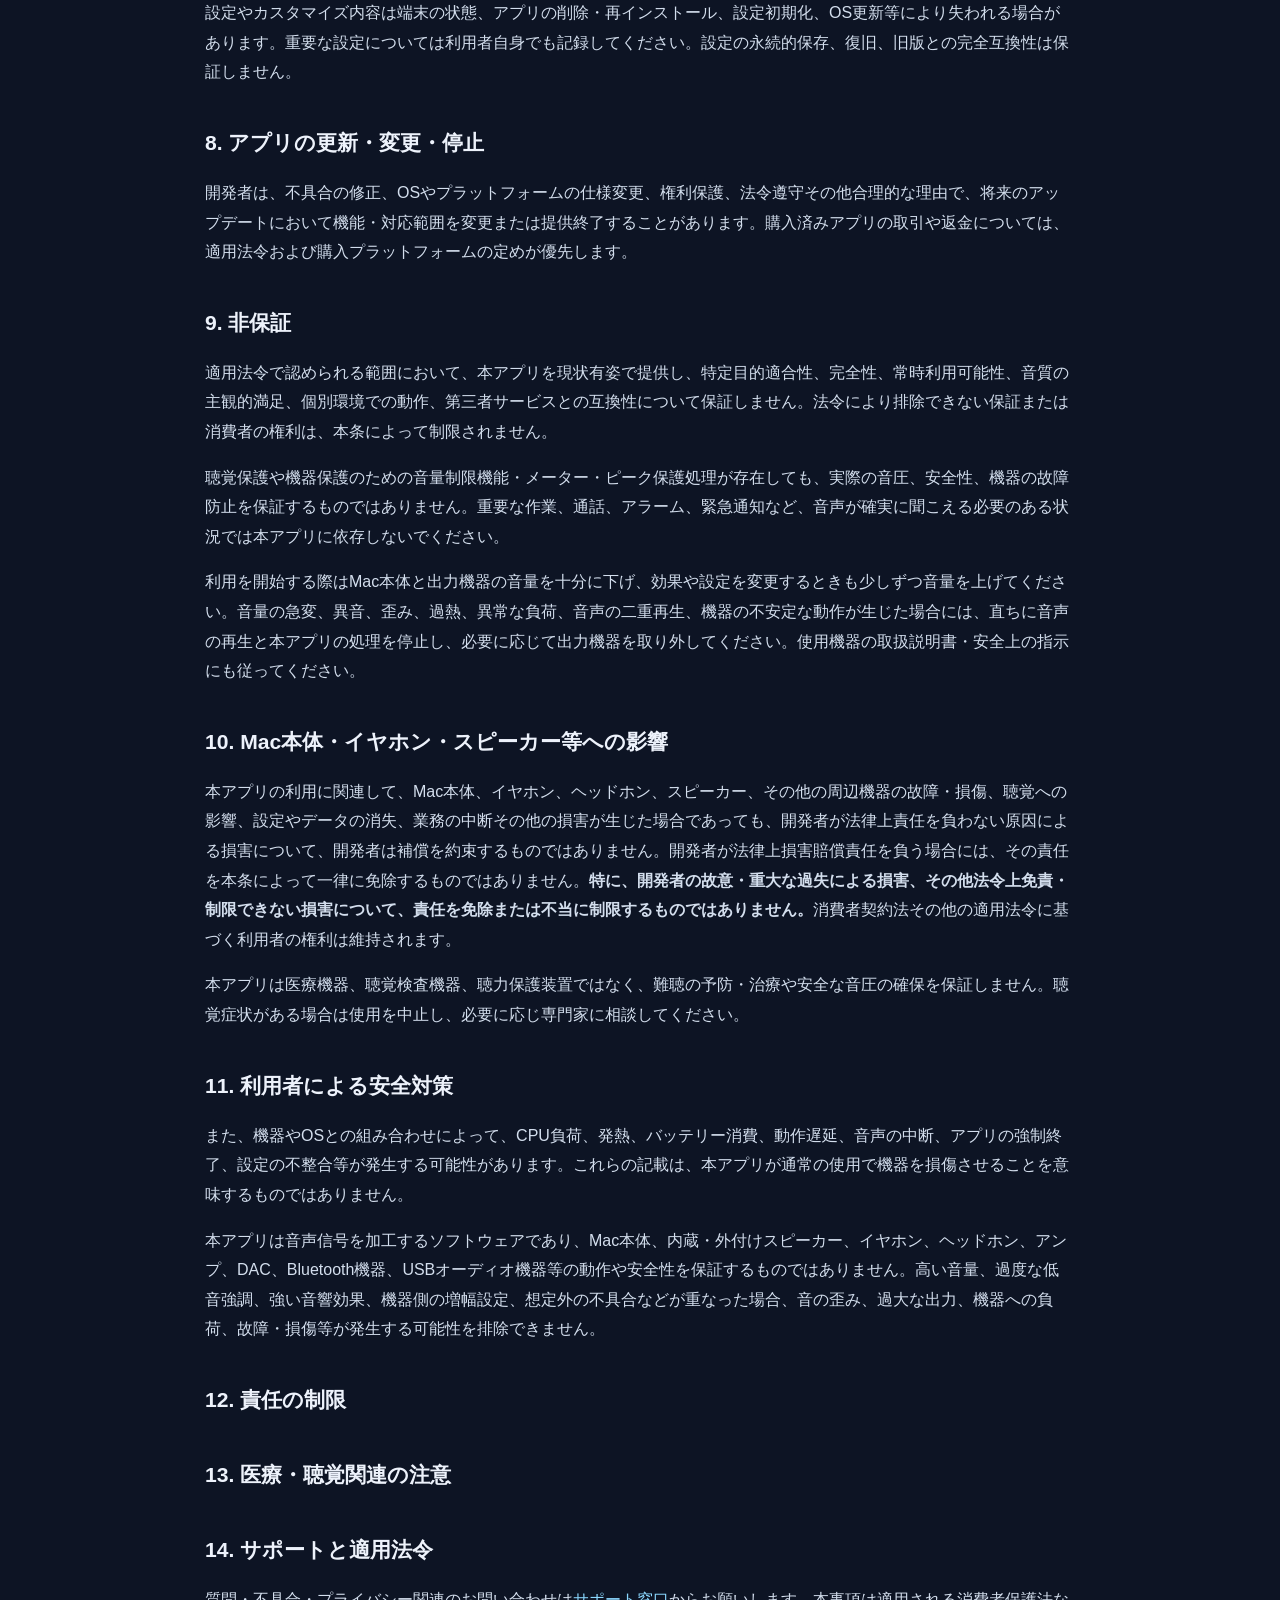
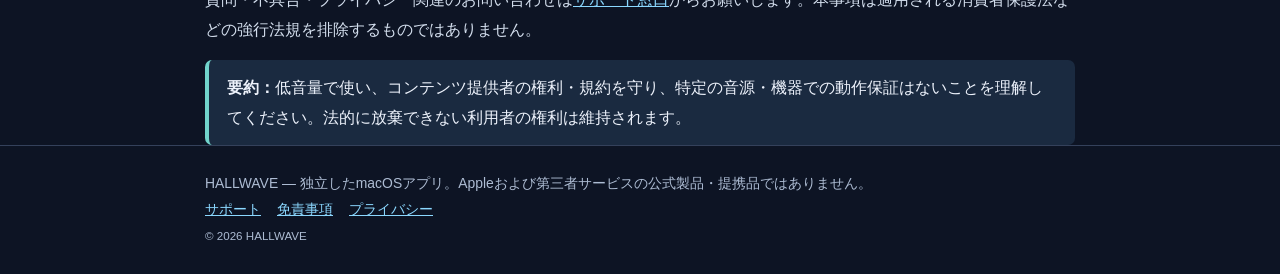
==== commit 028c0aab: "Add files via upload" ====
--- a/disclaimer.html
+++ b/disclaimer.html
@@ -1,86 +1,9 @@
+<!DOCTYPE html>
+<html lang="ja"><head><meta charset="utf-8"/><meta content="width=device-width,initial-scale=1" name="viewport"/><meta content="HALLWAVE macOS音響アプリのサポート、プライバシーと免責事項" name="description"/><meta content="index,follow" name="robots"/><title>ご利用上の注意・免責事項 | HALLWAVE</title><link href="./style.css" rel="stylesheet"/></head><body><nav><div class="wrap"><a class="brand" href="./">◉ HALLWAVE</a><div><a href="./">サポート</a><a href="./disclaimer.html">ご利用上の注意・免責</a><a href="./privacy.html">プライバシー</a></div></div></nav><main class="wrap"><h1>ご利用上の注意・免責事項</h1><p class="muted">HALLWAVE macOS版｜制定：2026年11月3日</p><div class="notice warning"><strong>最重要：音量と聴覚の安全</strong><p>音響効果によって音量・ピーク・低音の感じ方が変化することがあります。大きな音や長時間のイヤホン利用は聴覚に負担をかけるおそれがあります。低音量から始め、違和感・耳鳴り・痛みを感じたら直ちに停止してください。運転中や周囲の警告音を聞く必要がある状況では使用しないでください。</p></div><h2>1. サービスの内容</h2><p>HALLWAVEは、利用者が許可したSafari由来の再生音声に対して、ローカルでEQ、残響、エコー等の音響効果を適用するソフトウェアです。録音、楽曲の取得・保存、配信サービスへのログイン、デジタル著作権管理の解除を目的とするものではありません。</p><h2>2. 利用者の責任とコンテンツの権利</h2><p>音楽、動画、音声その他のコンテンツの著作権、著作隣接権その他の権利はそれぞれの権利者に帰属します。本アプリは利用者にコンテンツの利用許諾を与えるものではありません。利用者は適用法令、配信サービス・ウェブサイト・コンテンツ提供者の利用規約を確認し、許された範囲でのみ利用してください。許諾なく録音、再配布、公衆送信、改変物の公開、DRMの回避をしないでください。</p><h2>3. サードパーティとの関係</h2><p>本アプリはApple、Safari、配信サイト、音楽出版社その他の第三者による提供・推奨・保証・承認を受けた製品ではありません。各商標・サービス名は権利者に帰属します。第三者サービスの仕様・規約・利用可能性は予告なく変わることがあります。</p><h2>4. 動作環境・互換性</h2><p>対応環境はmacOS 14.2以降のApple Silicon搭載Macを想定しています。すべてのmacOSバージョン、ブラウザ内のすべてのコンテンツ、オーディオ機器、Bluetooth機器、音声形式、DRM付き音源等での動作は保証しません。設定変更、スリープ、切断、OS更新、他の音響アプリとの併用によって音切れ、遅延、無音、二重再生、音量変化が生じることがあります。</p><h2>5. 音響処理の特性</h2><p>EQや残響等により原音から音質・音量・定位・位相・ダイナミクスが変化します。表示されるピーク値は参考表示であり、耳元の実際の音圧、真のピーク、聴覚の安全性を測定・保証するものではありません。音響プリセット名は音の傾向を表す表現で、実際の施設・空間の音響再現精度を保証しません。</p><h2>6. 権限とプライバシー</h2><p>音声加工にはmacOSのシステム音声収録許可が必要です。アプリは音声を端末上のメモリで処理し、録音ファイルとして保存せず、開発者のサーバーへ転送しません。端末内の設定保存と、メールによるお問い合わせに伴う情報処理は別に扱います。詳しくは<a href="./privacy.html">プライバシーポリシー</a>をご覧ください。</p><h2>7. 保存情報とバックアップ</h2><p>設定やカスタマイズ内容は端末の状態、アプリの削除・再インストール、設定初期化、OS更新等により失われる場合があります。重要な設定については利用者自身でも記録してください。設定の永続的保存、復旧、旧版との完全互換性は保証しません。</p><h2>8. アプリの更新・変更・停止</h2><p>開発者は、不具合の修正、OSやプラットフォームの仕様変更、権利保護、法令遵守その他合理的な理由で、将来のアップデートにおいて機能・対応範囲を変更または提供終了することがあります。購入済みアプリの取引や返金については、適用法令および購入プラットフォームの定めが優先します。</p><h2>9. 非保証</h2><p>適用法令で認められる範囲において、本アプリを現状有姿で提供し、特定目的適合性、完全性、常時利用可能性、音質の主観的満足、個別環境での動作、第三者サービスとの互換性について保証しません。法令により排除できない保証または消費者の権利は、本条によって制限されません。</p>
+<p>聴覚保護や機器保護のための音量制限機能・メーター・ピーク保護処理が存在しても、実際の音圧、安全性、機器の故障防止を保証するものではありません。重要な作業、通話、アラーム、緊急通知など、音声が確実に聞こえる必要のある状況では本アプリに依存しないでください。</p>
+<p>利用を開始する際はMac本体と出力機器の音量を十分に下げ、効果や設定を変更するときも少しずつ音量を上げてください。音量の急変、異音、歪み、過熱、異常な負荷、音声の二重再生、機器の不安定な動作が生じた場合には、直ちに音声の再生と本アプリの処理を停止し、必要に応じて出力機器を取り外してください。使用機器の取扱説明書・安全上の指示にも従ってください。</p>
+<h2>10. Mac本体・イヤホン・スピーカー等への影響</h2><p>本アプリの利用に関連して、Mac本体、イヤホン、ヘッドホン、スピーカー、その他の周辺機器の故障・損傷、聴覚への影響、設定やデータの消失、業務の中断その他の損害が生じた場合であっても、開発者が法律上責任を負わない原因による損害について、開発者は補償を約束するものではありません。開発者が法律上損害賠償責任を負う場合には、その責任を本条によって一律に免除するものではありません。<strong>特に、開発者の故意・重大な過失による損害、その他法令上免責・制限できない損害について、責任を免除または不当に制限するものではありません。</strong>消費者契約法その他の適用法令に基づく利用者の権利は維持されます。</p><p>本アプリは医療機器、聴覚検査機器、聴力保護装置ではなく、難聴の予防・治療や安全な音圧の確保を保証しません。聴覚症状がある場合は使用を中止し、必要に応じ専門家に相談してください。</p><h2>11. 利用者による安全対策</h2>
+<p>また、機器やOSとの組み合わせによって、CPU負荷、発熱、バッテリー消費、動作遅延、音声の中断、アプリの強制終了、設定の不整合等が発生する可能性があります。これらの記載は、本アプリが通常の使用で機器を損傷させることを意味するものではありません。</p>
+<p>本アプリは音声信号を加工するソフトウェアであり、Mac本体、内蔵・外付けスピーカー、イヤホン、ヘッドホン、アンプ、DAC、Bluetooth機器、USBオーディオ機器等の動作や安全性を保証するものではありません。高い音量、過度な低音強調、強い音響効果、機器側の増幅設定、想定外の不具合などが重なった場合、音の歪み、過大な出力、機器への負荷、故障・損傷等が発生する可能性を排除できません。</p>
 
-<!DOCTYPE html>
-<html lang="ja">
-<head>
-  <meta charset="utf-8">
-  <meta name="viewport" content="width=device-width,initial-scale=1">
-  <meta name="description" content="HALLWAVE macOS音響アプリのご利用上の注意・免責事項">
-  <meta name="robots" content="index,follow">
-  <title>ご利用上の注意・免責事項 | HALLWAVE</title>
-  <link href="./style.css" rel="stylesheet">
-</head>
-<body>
-<nav>
-  <div class="wrap">
-    <a class="brand" href="./">◉ HALLWAVE</a>
-    <div>
-      <a href="./">サポート</a>
-      <a href="./disclaimer.html">ご利用上の注意・免責</a>
-      <a href="./privacy.html">プライバシー</a>
-    </div>
-  </div>
-</nav>
-
-<main class="wrap">
-  <h1>ご利用上の注意・免責事項</h1>
-  <p class="muted">HALLWAVE macOS版｜制定：2026年11月3日</p>
-
-  <div class="notice warning">
-    <strong>最重要：音量と聴覚の安全</strong>
-    <p>音響効果によって音量・ピーク・低音の感じ方が変化することがあります。大きな音や長時間のイヤホン利用は聴覚に負担をかけるおそれがあります。低音量から始め、違和感・耳鳴り・痛みを感じたら直ちに停止してください。運転中や周囲の警告音を聞く必要がある状況では使用しないでください。</p>
-  </div>
-
-  <h2>1. サービスの内容</h2>
-  <p>HALLWAVEは、利用者が許可したSafari由来の再生音声に対して、ローカルでEQ、残響、エコー等の音響効果を適用するソフトウェアです。録音、楽曲の取得・保存、配信サービスへのログイン、デジタル著作権管理の解除を目的とするものではありません。</p>
-
-  <h2>2. 利用者の責任とコンテンツの権利</h2>
-  <p>音楽、動画、音声その他のコンテンツの著作権、著作隣接権その他の権利はそれぞれの権利者に帰属します。本アプリは利用者にコンテンツの利用許諾を与えるものではありません。利用者は適用法令、配信サービス・ウェブサイト・コンテンツ提供者の利用規約を確認し、許された範囲でのみ利用してください。許諾なく録音、再配布、公衆送信、改変物の公開、DRMの回避をしないでください。</p>
-
-  <h2>3. サードパーティとの関係</h2>
-  <p>本アプリはApple、Safari、配信サイト、音楽出版社その他の第三者による提供・推奨・保証・承認を受けた製品ではありません。各商標・サービス名は権利者に帰属します。第三者サービスの仕様・規約・利用可能性は予告なく変わることがあります。</p>
-
-  <h2>4. 動作環境・互換性</h2>
-  <p>対応環境はmacOS 14.2以降のApple Silicon搭載Macを想定しています。すべてのmacOSバージョン、ブラウザ内のすべてのコンテンツ、オーディオ機器、Bluetooth機器、音声形式、DRM付き音源等での動作は保証しません。設定変更、スリープ、切断、OS更新、他の音響アプリとの併用によって音切れ、遅延、無音、二重再生、音量変化が生じることがあります。</p>
-
-  <h2>5. 音響処理の特性</h2>
-  <p>EQや残響等により原音から音質・音量・定位・位相・ダイナミクスが変化します。表示されるピーク値は参考表示であり、耳元の実際の音圧、真のピーク、聴覚の安全性を測定・保証するものではありません。音響プリセット名は音の傾向を表す表現で、実際の施設・空間の音響再現精度を保証しません。</p>
-
-  <h2>6. 権限とプライバシー</h2>
-  <p>音声加工にはmacOSのシステム音声収録許可が必要です。アプリは音声を端末上のメモリで処理し、録音ファイルとして保存せず、開発者のサーバーへ転送しません。端末内の設定保存と、メールによるお問い合わせに伴う情報処理は別に扱います。詳しくは<a href="./privacy.html">プライバシーポリシー</a>をご覧ください。</p>
-
-  <h2>7. 保存情報とバックアップ</h2>
-  <p>設定やカスタマイズ内容は端末の状態、アプリの削除・再インストール、設定初期化、OS更新等により失われる場合があります。重要な設定については利用者自身でも記録してください。設定の永続的保存、復旧、旧版との完全互換性は保証しません。</p>
-
-  <h2>8. アプリの更新・変更・停止</h2>
-  <p>開発者は、不具合の修正、OSやプラットフォームの仕様変更、権利保護、法令遵守その他合理的な理由で、将来のアップデートにおいて機能・対応範囲を変更または提供終了することがあります。購入済みアプリの取引や返金については、適用法令および購入プラットフォームの定めが優先します。</p>
-
-  <h2>9. 非保証</h2>
-  <p>適用法令で認められる範囲において、本アプリを現状有姿で提供し、特定目的適合性、完全性、常時利用可能性、音質の主観的満足、個別環境での動作、第三者サービスとの互換性について保証しません。法令により排除できない保証または消費者の権利は、本条によって制限されません。</p>
-
-  <h2>10. 責任の制限</h2>
-  <p>開発者は、不具合や利用不能、設定消失、第三者サービスの変更等によって生じる損害について、適用法令で認められる範囲でのみ責任を制限します。<strong>開発者の故意または重大な過失に起因する損害や、法令上免責・制限できない損害についてまで責任を免除するものではありません。</strong>本条は利用者が法律上有する権利を損なうものではありません。</p>
-
-  <h2>11. 医療・聴覚関連の注意</h2>
-  <p>本アプリは医療機器、聴覚検査機器、聴力保護装置ではなく、難聴の予防・治療や安全な音圧の確保を保証しません。聴覚症状がある場合は使用を中止し、必要に応じ専門家に相談してください。</p>
-
-  <h2>12. サポートと適用法令</h2>
-  <p>質問・不具合・プライバシー関連のお問い合わせは<a href="mailto:appsupport4@gmail.com">サポート窓口</a>からお願いします。本事項は適用される消費者保護法などの強行法規を排除するものではありません。</p>
-
-  <div class="notice">
-    <strong>要約：</strong>低音量で使い、コンテンツ提供者の権利・規約を守り、特定の音源・機器での動作保証はないことを理解してください。法的に放棄できない利用者の権利は維持されます。
-  </div>
-</main>
-
-<footer class="foot">
-  <div class="wrap">
-    HALLWAVE — 独立したmacOSアプリ。Appleおよび第三者サービスの公式製品・提携品ではありません。
-    <div>
-      <a href="./">サポート</a>
-      <a href="./disclaimer.html">免責事項</a>
-      <a href="./privacy.html">プライバシー</a>
-    </div>
-    <small>© 2026 HALLWAVE</small>
-  </div>
-</footer>
-</body>
-</html>
+<h2>12. 責任の制限</h2><h2>13. 医療・聴覚関連の注意</h2><h2>14. サポートと適用法令</h2><p>質問・不具合・プライバシー関連のお問い合わせは<a href="mailto:appsupport4@gmail.com">サポート窓口</a>からお願いします。本事項は適用される消費者保護法などの強行法規を排除するものではありません。</p><div class="notice"><strong>要約：</strong>低音量で使い、コンテンツ提供者の権利・規約を守り、特定の音源・機器での動作保証はないことを理解してください。法的に放棄できない利用者の権利は維持されます。</div></main><footer class="foot"><div class="wrap">HALLWAVE — 独立したmacOSアプリ。Appleおよび第三者サービスの公式製品・提携品ではありません。<div><a href="./">サポート</a><a href="./disclaimer.html">免責事項</a><a href="./privacy.html">プライバシー</a></div><small>© 2026 HALLWAVE</small></div></footer></body></html>
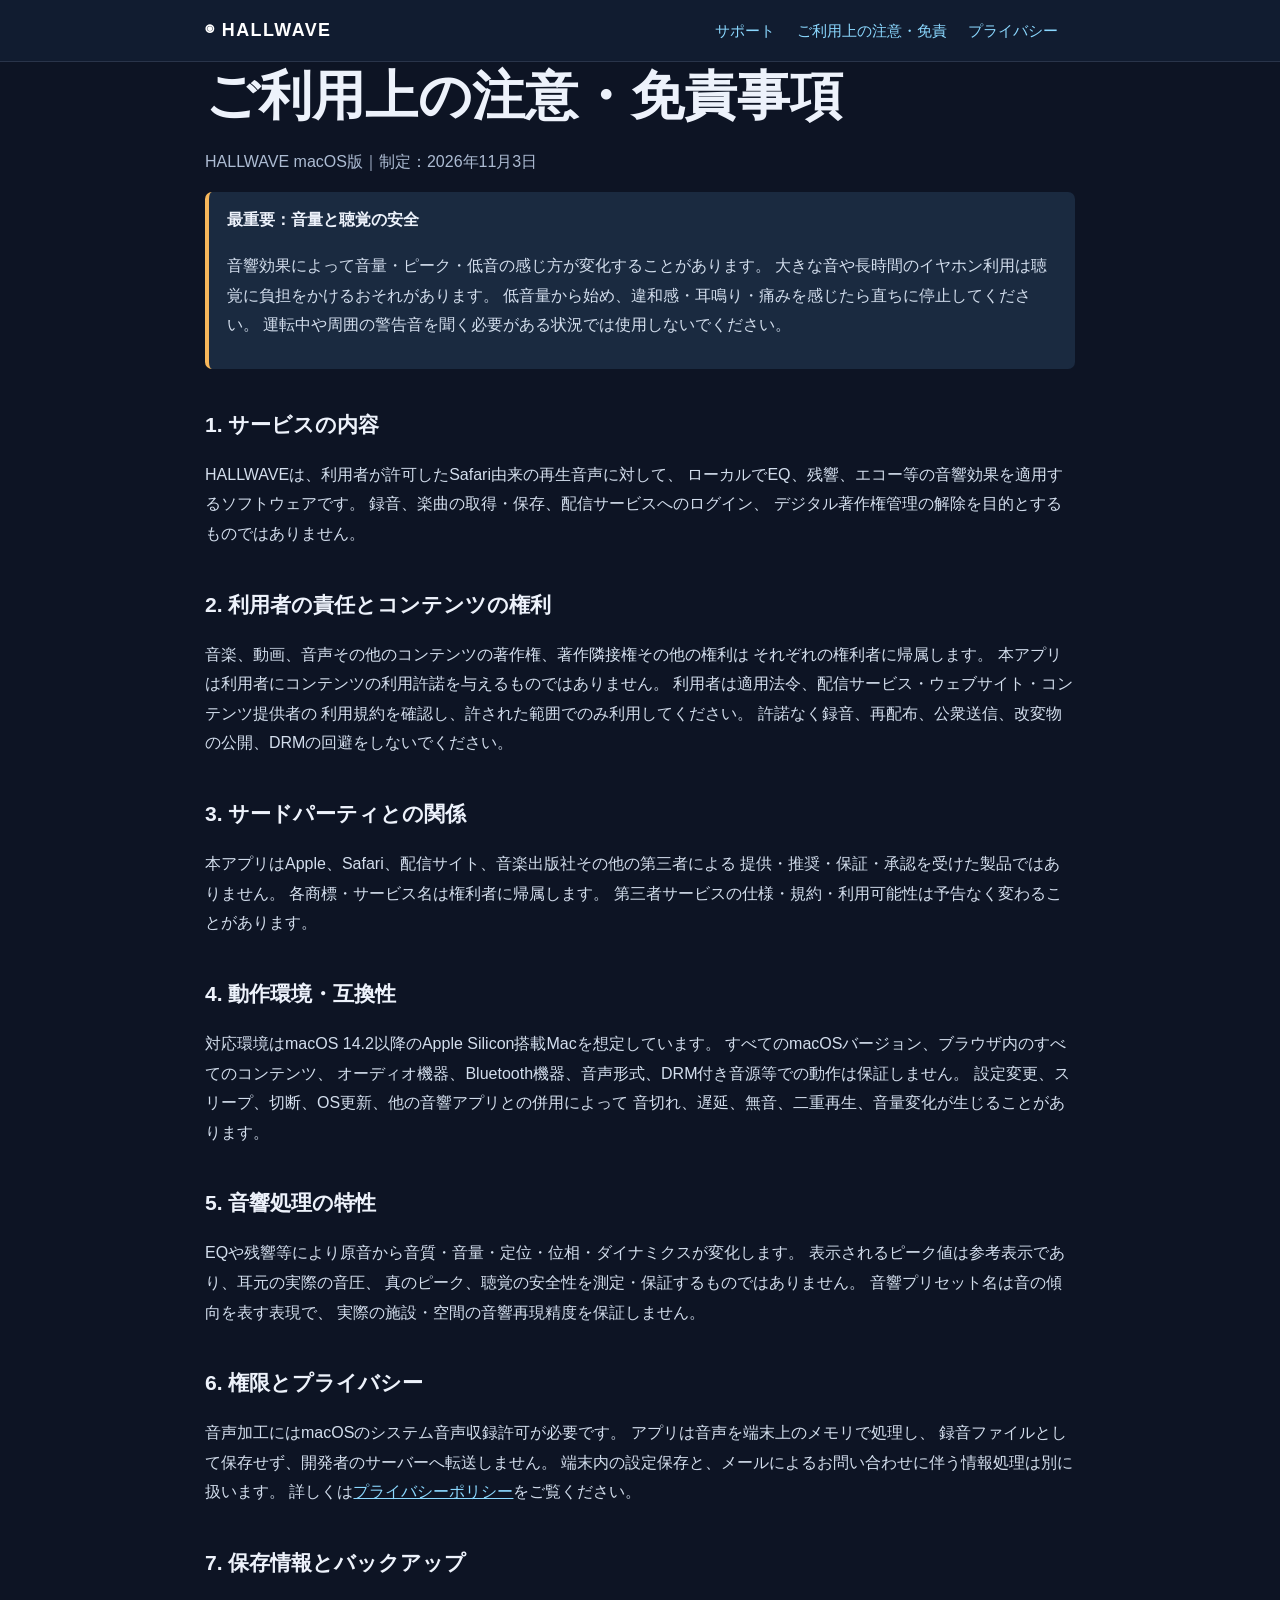
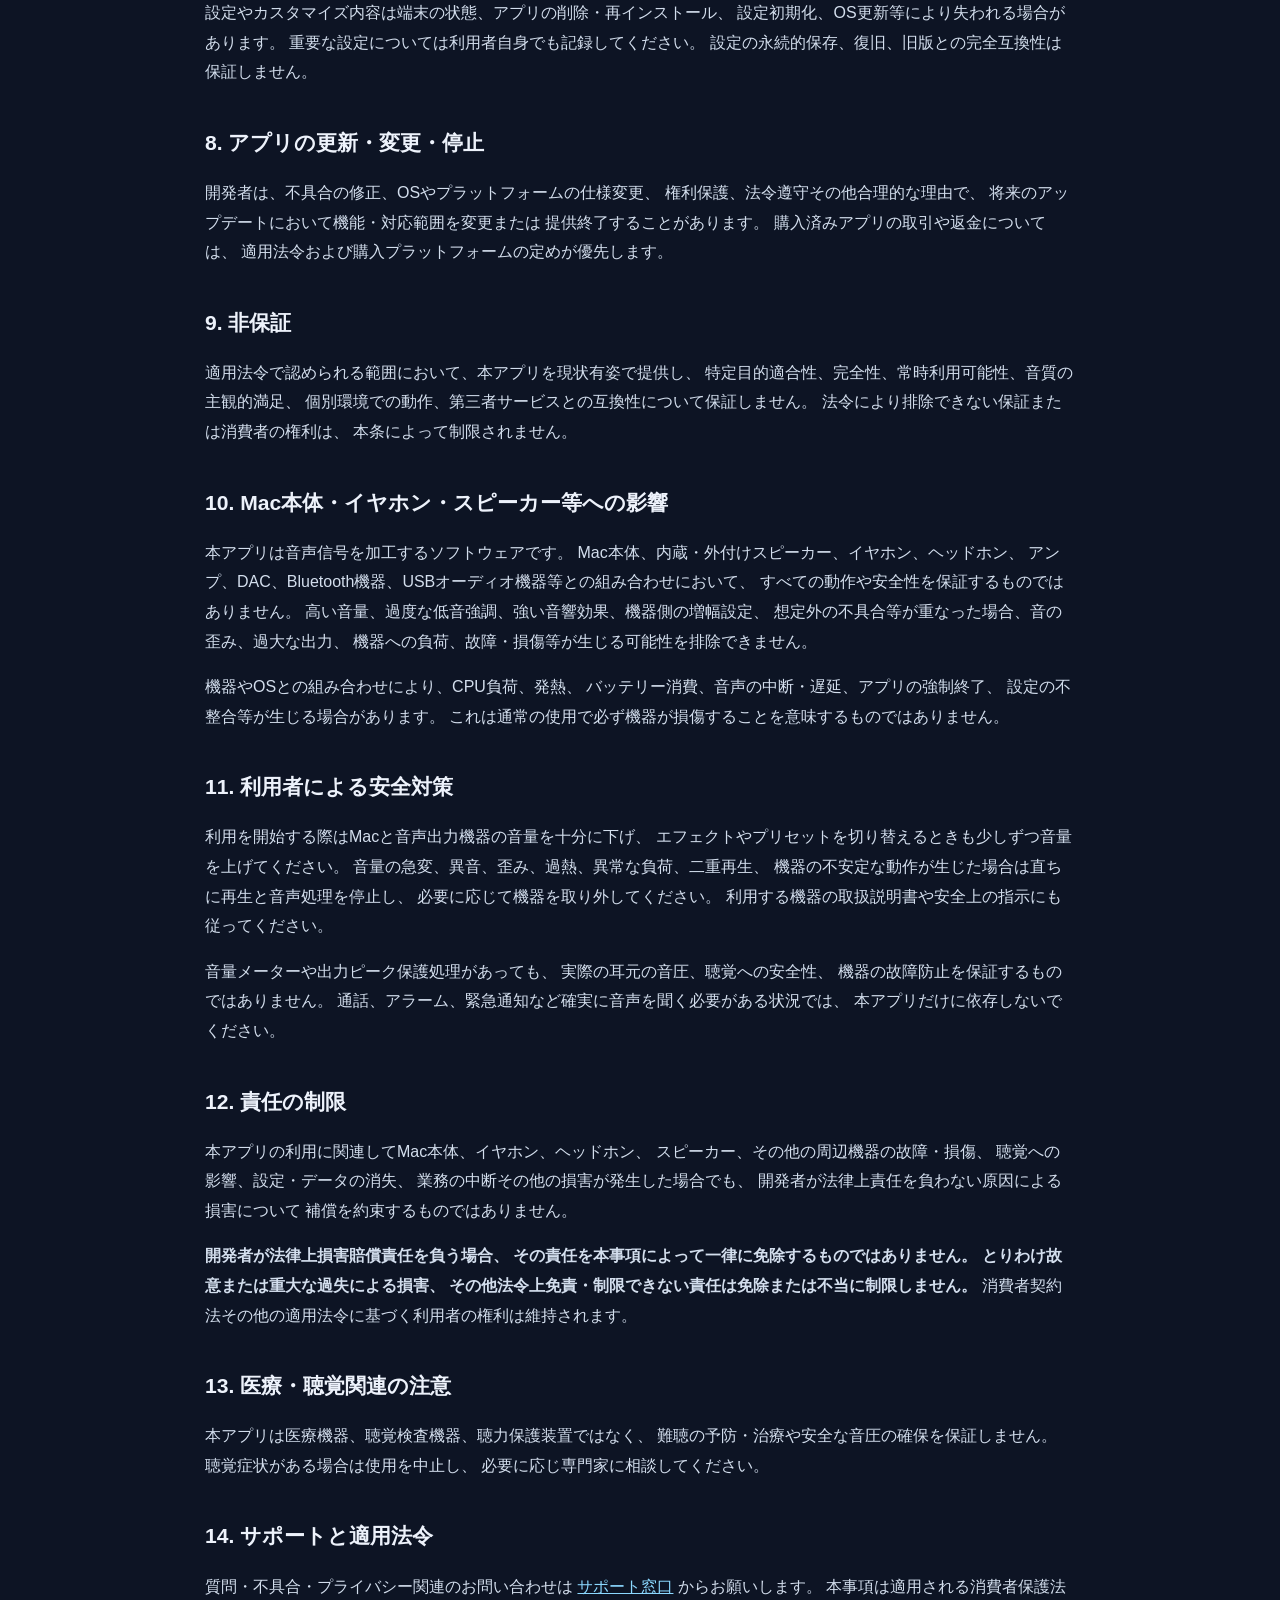
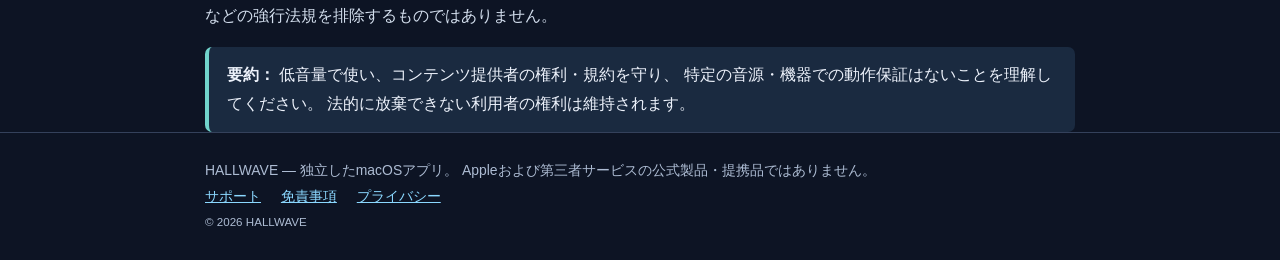
==== commit b9b00f69: "Update disclaimer.html" ====
--- a/disclaimer.html
+++ b/disclaimer.html
@@ -1,9 +1,210 @@
+
 <!DOCTYPE html>
-<html lang="ja"><head><meta charset="utf-8"/><meta content="width=device-width,initial-scale=1" name="viewport"/><meta content="HALLWAVE macOS音響アプリのサポート、プライバシーと免責事項" name="description"/><meta content="index,follow" name="robots"/><title>ご利用上の注意・免責事項 | HALLWAVE</title><link href="./style.css" rel="stylesheet"/></head><body><nav><div class="wrap"><a class="brand" href="./">◉ HALLWAVE</a><div><a href="./">サポート</a><a href="./disclaimer.html">ご利用上の注意・免責</a><a href="./privacy.html">プライバシー</a></div></div></nav><main class="wrap"><h1>ご利用上の注意・免責事項</h1><p class="muted">HALLWAVE macOS版｜制定：2026年11月3日</p><div class="notice warning"><strong>最重要：音量と聴覚の安全</strong><p>音響効果によって音量・ピーク・低音の感じ方が変化することがあります。大きな音や長時間のイヤホン利用は聴覚に負担をかけるおそれがあります。低音量から始め、違和感・耳鳴り・痛みを感じたら直ちに停止してください。運転中や周囲の警告音を聞く必要がある状況では使用しないでください。</p></div><h2>1. サービスの内容</h2><p>HALLWAVEは、利用者が許可したSafari由来の再生音声に対して、ローカルでEQ、残響、エコー等の音響効果を適用するソフトウェアです。録音、楽曲の取得・保存、配信サービスへのログイン、デジタル著作権管理の解除を目的とするものではありません。</p><h2>2. 利用者の責任とコンテンツの権利</h2><p>音楽、動画、音声その他のコンテンツの著作権、著作隣接権その他の権利はそれぞれの権利者に帰属します。本アプリは利用者にコンテンツの利用許諾を与えるものではありません。利用者は適用法令、配信サービス・ウェブサイト・コンテンツ提供者の利用規約を確認し、許された範囲でのみ利用してください。許諾なく録音、再配布、公衆送信、改変物の公開、DRMの回避をしないでください。</p><h2>3. サードパーティとの関係</h2><p>本アプリはApple、Safari、配信サイト、音楽出版社その他の第三者による提供・推奨・保証・承認を受けた製品ではありません。各商標・サービス名は権利者に帰属します。第三者サービスの仕様・規約・利用可能性は予告なく変わることがあります。</p><h2>4. 動作環境・互換性</h2><p>対応環境はmacOS 14.2以降のApple Silicon搭載Macを想定しています。すべてのmacOSバージョン、ブラウザ内のすべてのコンテンツ、オーディオ機器、Bluetooth機器、音声形式、DRM付き音源等での動作は保証しません。設定変更、スリープ、切断、OS更新、他の音響アプリとの併用によって音切れ、遅延、無音、二重再生、音量変化が生じることがあります。</p><h2>5. 音響処理の特性</h2><p>EQや残響等により原音から音質・音量・定位・位相・ダイナミクスが変化します。表示されるピーク値は参考表示であり、耳元の実際の音圧、真のピーク、聴覚の安全性を測定・保証するものではありません。音響プリセット名は音の傾向を表す表現で、実際の施設・空間の音響再現精度を保証しません。</p><h2>6. 権限とプライバシー</h2><p>音声加工にはmacOSのシステム音声収録許可が必要です。アプリは音声を端末上のメモリで処理し、録音ファイルとして保存せず、開発者のサーバーへ転送しません。端末内の設定保存と、メールによるお問い合わせに伴う情報処理は別に扱います。詳しくは<a href="./privacy.html">プライバシーポリシー</a>をご覧ください。</p><h2>7. 保存情報とバックアップ</h2><p>設定やカスタマイズ内容は端末の状態、アプリの削除・再インストール、設定初期化、OS更新等により失われる場合があります。重要な設定については利用者自身でも記録してください。設定の永続的保存、復旧、旧版との完全互換性は保証しません。</p><h2>8. アプリの更新・変更・停止</h2><p>開発者は、不具合の修正、OSやプラットフォームの仕様変更、権利保護、法令遵守その他合理的な理由で、将来のアップデートにおいて機能・対応範囲を変更または提供終了することがあります。購入済みアプリの取引や返金については、適用法令および購入プラットフォームの定めが優先します。</p><h2>9. 非保証</h2><p>適用法令で認められる範囲において、本アプリを現状有姿で提供し、特定目的適合性、完全性、常時利用可能性、音質の主観的満足、個別環境での動作、第三者サービスとの互換性について保証しません。法令により排除できない保証または消費者の権利は、本条によって制限されません。</p>
-<p>聴覚保護や機器保護のための音量制限機能・メーター・ピーク保護処理が存在しても、実際の音圧、安全性、機器の故障防止を保証するものではありません。重要な作業、通話、アラーム、緊急通知など、音声が確実に聞こえる必要のある状況では本アプリに依存しないでください。</p>
-<p>利用を開始する際はMac本体と出力機器の音量を十分に下げ、効果や設定を変更するときも少しずつ音量を上げてください。音量の急変、異音、歪み、過熱、異常な負荷、音声の二重再生、機器の不安定な動作が生じた場合には、直ちに音声の再生と本アプリの処理を停止し、必要に応じて出力機器を取り外してください。使用機器の取扱説明書・安全上の指示にも従ってください。</p>
-<h2>10. Mac本体・イヤホン・スピーカー等への影響</h2><p>本アプリの利用に関連して、Mac本体、イヤホン、ヘッドホン、スピーカー、その他の周辺機器の故障・損傷、聴覚への影響、設定やデータの消失、業務の中断その他の損害が生じた場合であっても、開発者が法律上責任を負わない原因による損害について、開発者は補償を約束するものではありません。開発者が法律上損害賠償責任を負う場合には、その責任を本条によって一律に免除するものではありません。<strong>特に、開発者の故意・重大な過失による損害、その他法令上免責・制限できない損害について、責任を免除または不当に制限するものではありません。</strong>消費者契約法その他の適用法令に基づく利用者の権利は維持されます。</p><p>本アプリは医療機器、聴覚検査機器、聴力保護装置ではなく、難聴の予防・治療や安全な音圧の確保を保証しません。聴覚症状がある場合は使用を中止し、必要に応じ専門家に相談してください。</p><h2>11. 利用者による安全対策</h2>
-<p>また、機器やOSとの組み合わせによって、CPU負荷、発熱、バッテリー消費、動作遅延、音声の中断、アプリの強制終了、設定の不整合等が発生する可能性があります。これらの記載は、本アプリが通常の使用で機器を損傷させることを意味するものではありません。</p>
-<p>本アプリは音声信号を加工するソフトウェアであり、Mac本体、内蔵・外付けスピーカー、イヤホン、ヘッドホン、アンプ、DAC、Bluetooth機器、USBオーディオ機器等の動作や安全性を保証するものではありません。高い音量、過度な低音強調、強い音響効果、機器側の増幅設定、想定外の不具合などが重なった場合、音の歪み、過大な出力、機器への負荷、故障・損傷等が発生する可能性を排除できません。</p>
-
-<h2>12. 責任の制限</h2><h2>13. 医療・聴覚関連の注意</h2><h2>14. サポートと適用法令</h2><p>質問・不具合・プライバシー関連のお問い合わせは<a href="mailto:appsupport4@gmail.com">サポート窓口</a>からお願いします。本事項は適用される消費者保護法などの強行法規を排除するものではありません。</p><div class="notice"><strong>要約：</strong>低音量で使い、コンテンツ提供者の権利・規約を守り、特定の音源・機器での動作保証はないことを理解してください。法的に放棄できない利用者の権利は維持されます。</div></main><footer class="foot"><div class="wrap">HALLWAVE — 独立したmacOSアプリ。Appleおよび第三者サービスの公式製品・提携品ではありません。<div><a href="./">サポート</a><a href="./disclaimer.html">免責事項</a><a href="./privacy.html">プライバシー</a></div><small>© 2026 HALLWAVE</small></div></footer></body></html>+<html lang="ja">
+<head>
+  <meta charset="utf-8">
+  <meta name="viewport" content="width=device-width,initial-scale=1">
+  <meta name="description" content="HALLWAVE macOS音響アプリのご利用上の注意・免責事項">
+  <meta name="robots" content="index,follow">
+  <title>ご利用上の注意・免責事項 | HALLWAVE</title>
+  <link href="./style.css" rel="stylesheet">
+</head>
+<body>
+
+<nav>
+  <div class="wrap">
+    <a class="brand" href="./">◉ HALLWAVE</a>
+    <div>
+      <a href="./">サポート</a>
+      <a href="./disclaimer.html">ご利用上の注意・免責</a>
+      <a href="./privacy.html">プライバシー</a>
+    </div>
+  </div>
+</nav>
+
+<main class="wrap">
+  <h1>ご利用上の注意・免責事項</h1>
+  <p class="muted">HALLWAVE macOS版｜制定：2026年11月3日</p>
+
+  <div class="notice warning">
+    <strong>最重要：音量と聴覚の安全</strong>
+    <p>
+      音響効果によって音量・ピーク・低音の感じ方が変化することがあります。
+      大きな音や長時間のイヤホン利用は聴覚に負担をかけるおそれがあります。
+      低音量から始め、違和感・耳鳴り・痛みを感じたら直ちに停止してください。
+      運転中や周囲の警告音を聞く必要がある状況では使用しないでください。
+    </p>
+  </div>
+
+  <h2>1. サービスの内容</h2>
+  <p>
+    HALLWAVEは、利用者が許可したSafari由来の再生音声に対して、
+    ローカルでEQ、残響、エコー等の音響効果を適用するソフトウェアです。
+    録音、楽曲の取得・保存、配信サービスへのログイン、
+    デジタル著作権管理の解除を目的とするものではありません。
+  </p>
+
+  <h2>2. 利用者の責任とコンテンツの権利</h2>
+  <p>
+    音楽、動画、音声その他のコンテンツの著作権、著作隣接権その他の権利は
+    それぞれの権利者に帰属します。
+    本アプリは利用者にコンテンツの利用許諾を与えるものではありません。
+    利用者は適用法令、配信サービス・ウェブサイト・コンテンツ提供者の
+    利用規約を確認し、許された範囲でのみ利用してください。
+    許諾なく録音、再配布、公衆送信、改変物の公開、DRMの回避をしないでください。
+  </p>
+
+  <h2>3. サードパーティとの関係</h2>
+  <p>
+    本アプリはApple、Safari、配信サイト、音楽出版社その他の第三者による
+    提供・推奨・保証・承認を受けた製品ではありません。
+    各商標・サービス名は権利者に帰属します。
+    第三者サービスの仕様・規約・利用可能性は予告なく変わることがあります。
+  </p>
+
+  <h2>4. 動作環境・互換性</h2>
+  <p>
+    対応環境はmacOS 14.2以降のApple Silicon搭載Macを想定しています。
+    すべてのmacOSバージョン、ブラウザ内のすべてのコンテンツ、
+    オーディオ機器、Bluetooth機器、音声形式、DRM付き音源等での動作は保証しません。
+    設定変更、スリープ、切断、OS更新、他の音響アプリとの併用によって
+    音切れ、遅延、無音、二重再生、音量変化が生じることがあります。
+  </p>
+
+  <h2>5. 音響処理の特性</h2>
+  <p>
+    EQや残響等により原音から音質・音量・定位・位相・ダイナミクスが変化します。
+    表示されるピーク値は参考表示であり、耳元の実際の音圧、
+    真のピーク、聴覚の安全性を測定・保証するものではありません。
+    音響プリセット名は音の傾向を表す表現で、
+    実際の施設・空間の音響再現精度を保証しません。
+  </p>
+
+  <h2>6. 権限とプライバシー</h2>
+  <p>
+    音声加工にはmacOSのシステム音声収録許可が必要です。
+    アプリは音声を端末上のメモリで処理し、
+    録音ファイルとして保存せず、開発者のサーバーへ転送しません。
+    端末内の設定保存と、メールによるお問い合わせに伴う情報処理は別に扱います。
+    詳しくは<a href="./privacy.html">プライバシーポリシー</a>をご覧ください。
+  </p>
+
+  <h2>7. 保存情報とバックアップ</h2>
+  <p>
+    設定やカスタマイズ内容は端末の状態、アプリの削除・再インストール、
+    設定初期化、OS更新等により失われる場合があります。
+    重要な設定については利用者自身でも記録してください。
+    設定の永続的保存、復旧、旧版との完全互換性は保証しません。
+  </p>
+
+  <h2>8. アプリの更新・変更・停止</h2>
+  <p>
+    開発者は、不具合の修正、OSやプラットフォームの仕様変更、
+    権利保護、法令遵守その他合理的な理由で、
+    将来のアップデートにおいて機能・対応範囲を変更または
+    提供終了することがあります。
+    購入済みアプリの取引や返金については、
+    適用法令および購入プラットフォームの定めが優先します。
+  </p>
+
+  <h2>9. 非保証</h2>
+  <p>
+    適用法令で認められる範囲において、本アプリを現状有姿で提供し、
+    特定目的適合性、完全性、常時利用可能性、音質の主観的満足、
+    個別環境での動作、第三者サービスとの互換性について保証しません。
+    法令により排除できない保証または消費者の権利は、
+    本条によって制限されません。
+  </p>
+
+  <h2>10. Mac本体・イヤホン・スピーカー等への影響</h2>
+  <p>
+    本アプリは音声信号を加工するソフトウェアです。
+    Mac本体、内蔵・外付けスピーカー、イヤホン、ヘッドホン、
+    アンプ、DAC、Bluetooth機器、USBオーディオ機器等との組み合わせにおいて、
+    すべての動作や安全性を保証するものではありません。
+    高い音量、過度な低音強調、強い音響効果、機器側の増幅設定、
+    想定外の不具合等が重なった場合、音の歪み、過大な出力、
+    機器への負荷、故障・損傷等が生じる可能性を排除できません。
+  </p>
+  <p>
+    機器やOSとの組み合わせにより、CPU負荷、発熱、
+    バッテリー消費、音声の中断・遅延、アプリの強制終了、
+    設定の不整合等が生じる場合があります。
+    これは通常の使用で必ず機器が損傷することを意味するものではありません。
+  </p>
+
+  <h2>11. 利用者による安全対策</h2>
+  <p>
+    利用を開始する際はMacと音声出力機器の音量を十分に下げ、
+    エフェクトやプリセットを切り替えるときも少しずつ音量を上げてください。
+    音量の急変、異音、歪み、過熱、異常な負荷、二重再生、
+    機器の不安定な動作が生じた場合は直ちに再生と音声処理を停止し、
+    必要に応じて機器を取り外してください。
+    利用する機器の取扱説明書や安全上の指示にも従ってください。
+  </p>
+  <p>
+    音量メーターや出力ピーク保護処理があっても、
+    実際の耳元の音圧、聴覚への安全性、
+    機器の故障防止を保証するものではありません。
+    通話、アラーム、緊急通知など確実に音声を聞く必要がある状況では、
+    本アプリだけに依存しないでください。
+  </p>
+
+  <h2>12. 責任の制限</h2>
+  <p>
+    本アプリの利用に関連してMac本体、イヤホン、ヘッドホン、
+    スピーカー、その他の周辺機器の故障・損傷、
+    聴覚への影響、設定・データの消失、
+    業務の中断その他の損害が発生した場合でも、
+    開発者が法律上責任を負わない原因による損害について
+    補償を約束するものではありません。
+  </p>
+  <p>
+    <strong>
+      開発者が法律上損害賠償責任を負う場合、
+      その責任を本事項によって一律に免除するものではありません。
+      とりわけ故意または重大な過失による損害、
+      その他法令上免責・制限できない責任は免除または不当に制限しません。
+    </strong>
+    消費者契約法その他の適用法令に基づく利用者の権利は維持されます。
+  </p>
+
+  <h2>13. 医療・聴覚関連の注意</h2>
+  <p>
+    本アプリは医療機器、聴覚検査機器、聴力保護装置ではなく、
+    難聴の予防・治療や安全な音圧の確保を保証しません。
+    聴覚症状がある場合は使用を中止し、
+    必要に応じ専門家に相談してください。
+  </p>
+
+  <h2>14. サポートと適用法令</h2>
+  <p>
+    質問・不具合・プライバシー関連のお問い合わせは
+    <a href="mailto:appsupport4@gmail.com">サポート窓口</a>
+    からお願いします。
+    本事項は適用される消費者保護法などの強行法規を排除するものではありません。
+  </p>
+
+  <div class="notice">
+    <strong>要約：</strong>
+    低音量で使い、コンテンツ提供者の権利・規約を守り、
+    特定の音源・機器での動作保証はないことを理解してください。
+    法的に放棄できない利用者の権利は維持されます。
+  </div>
+</main>
+
+<footer class="foot">
+  <div class="wrap">
+    HALLWAVE — 独立したmacOSアプリ。
+    Appleおよび第三者サービスの公式製品・提携品ではありません。
+    <div>
+      <a href="./">サポート</a>
+      <a href="./disclaimer.html">免責事項</a>
+      <a href="./privacy.html">プライバシー</a>
+    </div>
+    <small>© 2026 HALLWAVE</small>
+  </div>
+</footer>
+
+</body>
+</html>
